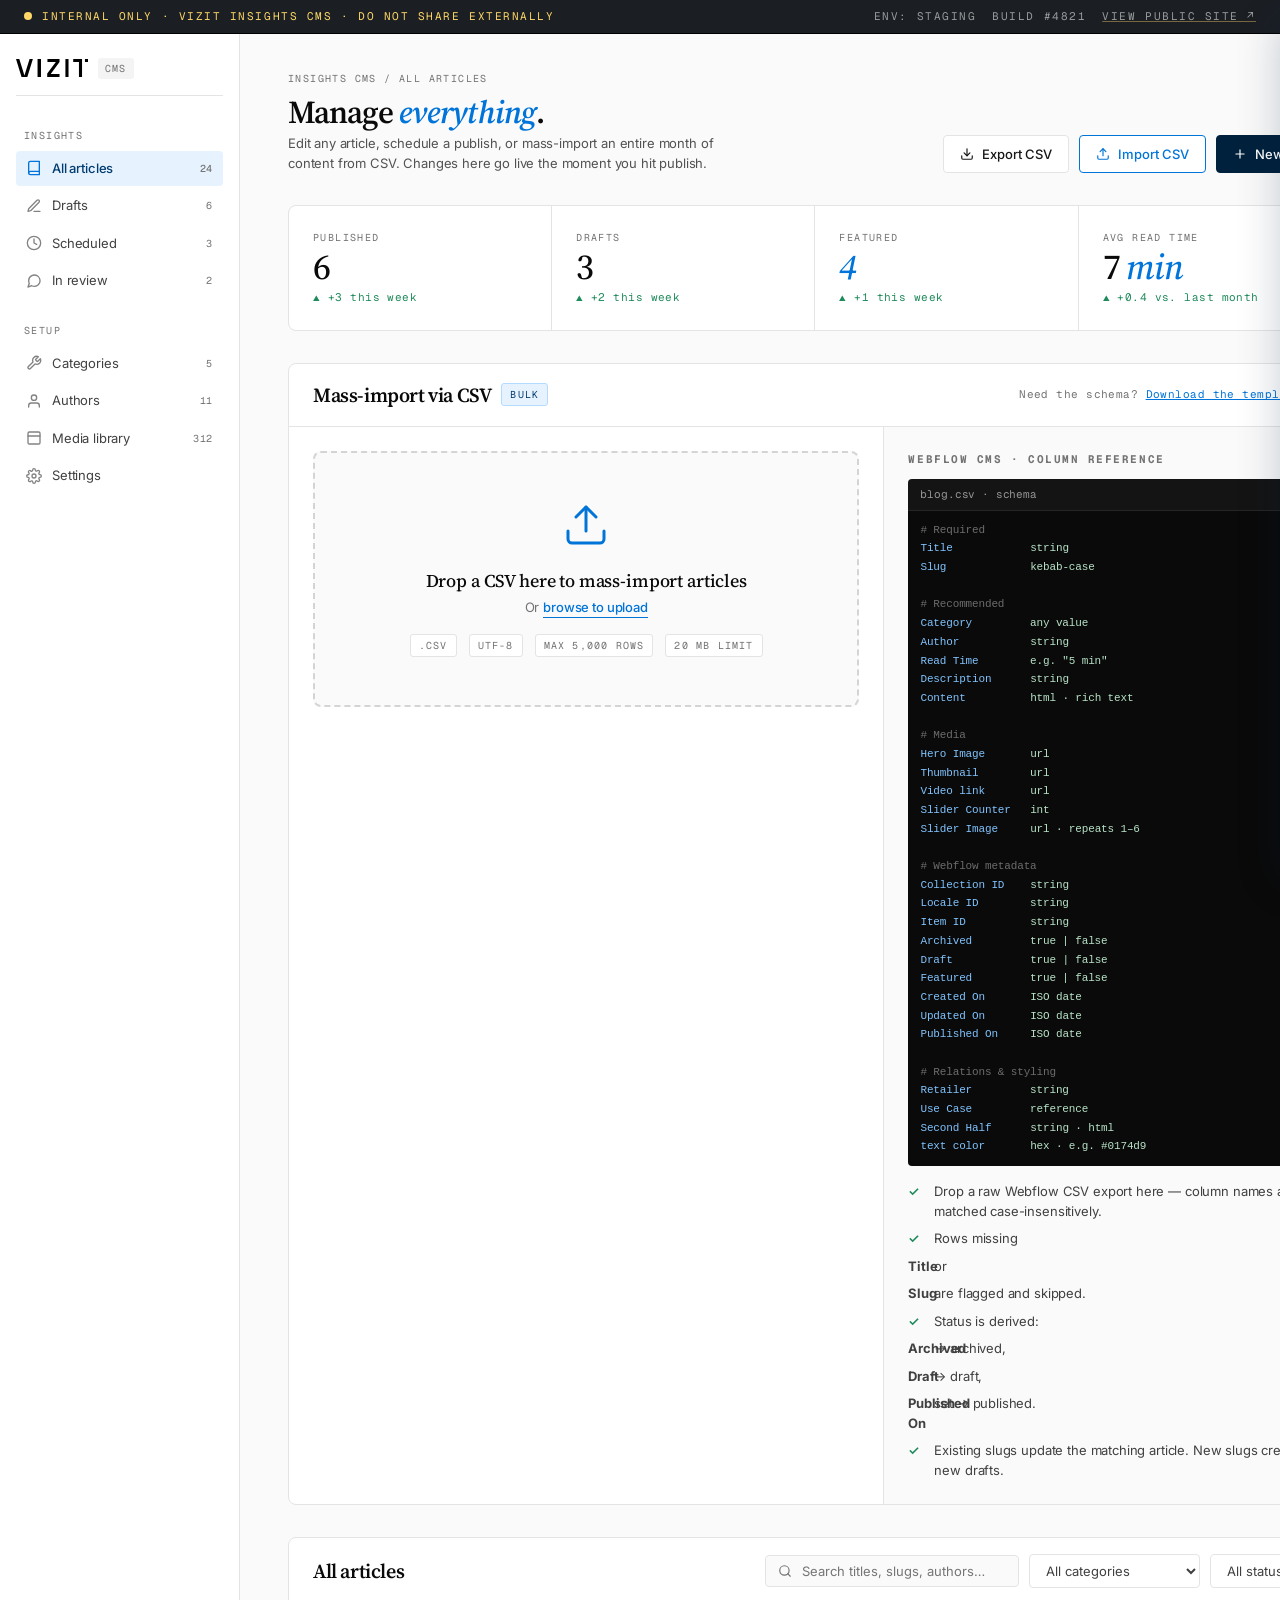
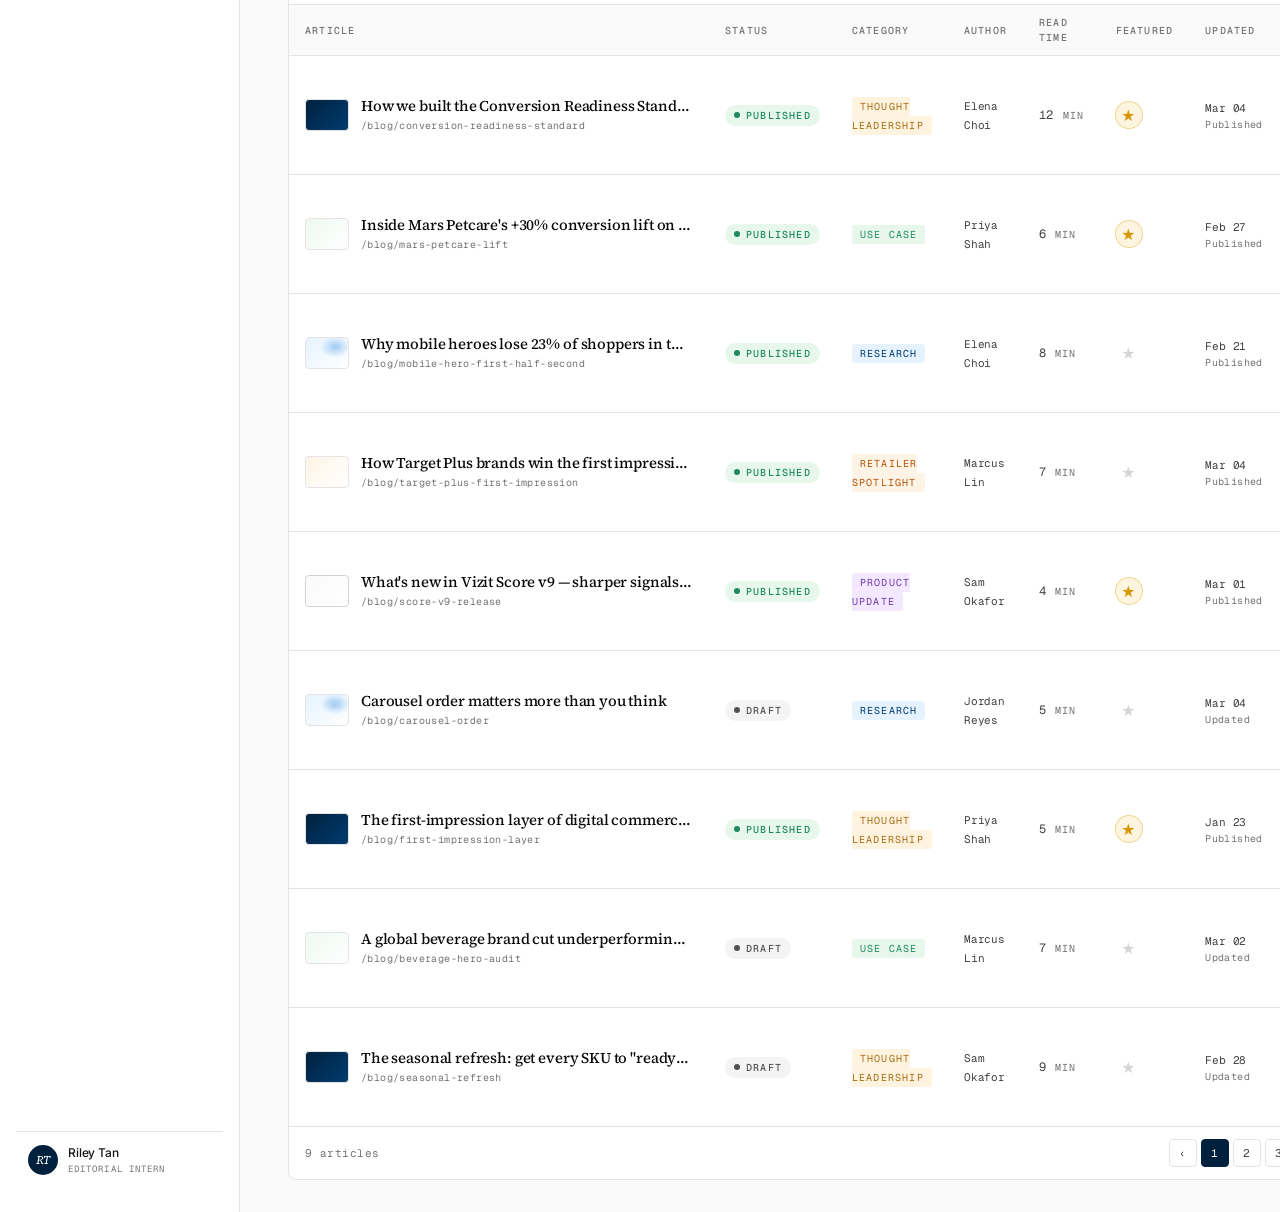
==== blog-cms.html @ 58da9f70 "update all files to be hostable" ====
<!DOCTYPE html>
<html lang="en">
<head>
<meta charset="UTF-8" />
<meta name="viewport" content="width=device-width, initial-scale=1.0" />
<title>Vizit · Insights CMS (Internal)</title>
<link rel="stylesheet" href="colors_and_type.css" />
<style>
  * { box-sizing: border-box; }
  html, body { margin: 0; padding: 0; background: var(--color-50); color: var(--text); }
  a { color: inherit; text-decoration: none; }
  button { font-family: inherit; cursor: pointer; }

  /* ────── Internal banner ────── */
  .int-banner {
    background: #1b1f24; color: #ffd866;
    padding: 8px 24px;
    font-family: var(--font-mono); font-size: 11px;
    letter-spacing: 0.14em; text-transform: uppercase;
    display: flex; align-items: center; justify-content: space-between;
    gap: var(--space-4);
    border-bottom: 1px solid #000;
  }
  .int-banner .l { display: flex; align-items: center; gap: 10px; }
  .int-banner .dot {
    width: 8px; height: 8px; border-radius: 50%;
    background: #ffd866;
    box-shadow: 0 0 0 0 rgba(255,216,102,0.7);
    animation: bpulse 1.6s infinite;
  }
  @keyframes bpulse {
    0%   { box-shadow: 0 0 0 0 rgba(255,216,102,0.6); }
    70%  { box-shadow: 0 0 0 8px rgba(255,216,102,0); }
    100% { box-shadow: 0 0 0 0 rgba(255,216,102,0); }
  }
  .int-banner .r { color: rgba(255,255,255,0.55); display: flex; gap: var(--space-4); align-items: center; }
  .int-banner a { text-decoration: underline; text-decoration-color: rgba(255,216,102,0.4); }

  /* ────── App shell ────── */
  .app { display: grid; grid-template-columns: 240px 1fr; min-height: calc(100vh - 33px); }
  @media (max-width: 900px) { .app { grid-template-columns: 1fr; } }

  /* Sidebar */
  .side {
    background: white;
    border-right: 1px solid var(--border);
    padding: var(--space-5) var(--space-4);
    display: flex; flex-direction: column;
    gap: var(--space-5);
  }
  @media (max-width: 900px) { .side { display: none; } }
  .side-brand {
    display: flex; align-items: center; gap: 10px;
    padding-bottom: var(--space-4); border-bottom: 1px solid var(--border);
  }
  .side-brand img { height: 18px; }
  .side-brand .tag {
    font-family: var(--font-mono); font-size: 10px;
    text-transform: uppercase; letter-spacing: 0.14em;
    color: var(--muted);
    background: var(--color-100);
    padding: 3px 7px; border-radius: 3px;
  }
  .side-label {
    font-family: var(--font-mono); font-size: 10px;
    text-transform: uppercase; letter-spacing: 0.14em;
    color: var(--muted);
    margin: var(--space-2) 0 var(--space-2);
    padding: 0 8px;
  }
  .side-nav { display: flex; flex-direction: column; gap: 2px; }
  .side-nav a {
    display: flex; align-items: center; gap: 10px;
    padding: 8px 10px;
    border-radius: var(--radius-sm);
    font-size: var(--text-sm); color: var(--color-700);
    transition: background 180ms var(--ease), color 180ms var(--ease);
  }
  .side-nav a:hover { background: var(--color-50); color: var(--color-1000); }
  .side-nav a.active { background: var(--blue-0); color: var(--blue-700); font-weight: 500; }
  .side-nav a .ico { width: 16px; height: 16px; opacity: 0.65; }
  .side-nav a.active .ico { opacity: 1; color: var(--accent); }
  .side-nav a .count {
    margin-left: auto; font-family: var(--font-mono); font-size: 10px;
    color: var(--muted); letter-spacing: 0.06em;
  }

  .side-user {
    margin-top: auto; display: flex; align-items: center; gap: 10px;
    padding: var(--space-3); border-top: 1px solid var(--border);
  }
  .side-user .av {
    width: 30px; height: 30px; border-radius: 50%;
    background: var(--blue-1000); color: white;
    display: flex; align-items: center; justify-content: center;
    font-family: var(--font-display); font-style: italic;
    font-size: 12px;
  }
  .side-user .who { display: flex; flex-direction: column; gap: 1px; }
  .side-user .who .nm { font-size: 12px; color: var(--color-900); font-weight: 500; }
  .side-user .who .rl { font-family: var(--font-mono); font-size: 9px; text-transform: uppercase; letter-spacing: 0.12em; color: var(--muted); }

  /* Main */
  .main {
    padding: var(--space-6) var(--space-7);
    display: flex; flex-direction: column;
    gap: var(--space-6);
  }
  @media (max-width: 720px) { .main { padding: var(--space-5); } }

  .page-head {
    display: flex; align-items: end; justify-content: space-between;
    gap: var(--space-5); flex-wrap: wrap;
  }
  .page-head .l h1 {
    font-family: var(--font-display); font-weight: 600;
    font-size: 2rem; line-height: 1; letter-spacing: -0.03em;
    margin: 8px 0 6px;
  }
  .page-head .l h1 em { font-style: italic; color: var(--accent); }
  .page-head .crumb {
    font-family: var(--font-mono); font-size: 10px;
    text-transform: uppercase; letter-spacing: 0.14em; color: var(--muted);
  }
  .page-head .l p {
    font-size: var(--text-sm); color: var(--color-600); margin: 0; max-width: 56ch;
  }
  .page-head .r { display: flex; gap: 10px; }

  /* Buttons */
  .btn {
    display: inline-flex; align-items: center; gap: 8px;
    padding: 10px 16px; border-radius: var(--radius-sm);
    font-size: var(--text-sm); font-weight: 500;
    border: 1px solid var(--border); background: white; color: var(--color-900);
    transition: all 200ms var(--ease);
  }
  .btn:hover { border-color: var(--blue-300); color: var(--blue-base); }
  .btn-primary { background: var(--blue-1000); border-color: var(--blue-1000); color: white; }
  .btn-primary:hover { background: var(--blue-base); border-color: var(--blue-base); color: white; }
  .btn-accent { background: white; border-color: var(--accent); color: var(--accent); }
  .btn-accent:hover { background: var(--blue-0); }
  .btn .ico { width: 14px; height: 14px; }

  /* Stat cards */
  .stats {
    display: grid; grid-template-columns: repeat(4, 1fr);
    gap: 1px; background: var(--border);
    border: 1px solid var(--border);
    border-radius: var(--radius-md);
    overflow: hidden;
  }
  @media (max-width: 800px) { .stats { grid-template-columns: repeat(2, 1fr); } }
  .stat {
    background: white;
    padding: var(--space-5);
    display: flex; flex-direction: column; gap: 4px;
  }
  .stat .lbl {
    font-family: var(--font-mono); font-size: 10px;
    text-transform: uppercase; letter-spacing: 0.14em; color: var(--muted);
  }
  .stat .num {
    font-family: var(--font-display); font-weight: 500;
    font-size: 2.25rem; line-height: 1; letter-spacing: -0.03em;
    color: var(--color-1000);
  }
  .stat .num em { font-style: italic; color: var(--accent); }
  .stat .delta {
    font-family: var(--font-mono); font-size: 11px;
    color: #1f8a5b; letter-spacing: 0.04em;
    display: flex; align-items: center; gap: 6px;
  }
  .stat .delta.bad { color: #b3331f; }

  /* CSV import zone */
  .csv {
    background: white;
    border: 1px solid var(--border);
    border-radius: var(--radius-md);
    overflow: hidden;
  }
  .csv-head {
    padding: var(--space-4) var(--space-5);
    border-bottom: 1px solid var(--border);
    display: flex; align-items: center; justify-content: space-between;
    gap: var(--space-4); flex-wrap: wrap;
  }
  .csv-head h2 {
    font-family: var(--font-display); font-weight: 600;
    font-size: 1.25rem; margin: 0; letter-spacing: -0.02em;
    display: flex; align-items: center; gap: 10px;
  }
  .csv-head h2 .badge {
    font-family: var(--font-mono); font-size: 10px;
    text-transform: uppercase; letter-spacing: 0.12em;
    background: var(--blue-0); color: var(--blue-700);
    padding: 3px 8px; border-radius: 3px;
    border: 1px solid var(--blue-100);
    font-weight: 400;
  }
  .csv-head .help { font-family: var(--font-mono); font-size: 11px; color: var(--muted); letter-spacing: 0.04em; }
  .csv-head .help a { color: var(--accent); text-decoration: underline; }

  .csv-body { display: grid; grid-template-columns: 1.3fr 1fr; gap: 0; }
  @media (max-width: 900px) { .csv-body { grid-template-columns: 1fr; } }
  .csv-drop {
    margin: var(--space-5);
    border: 2px dashed var(--color-300);
    border-radius: var(--radius-md);
    padding: var(--space-7) var(--space-5);
    text-align: center;
    background: var(--color-50);
    transition: all 220ms var(--ease);
    cursor: pointer;
    position: relative;
  }
  .csv-drop:hover, .csv-drop.over {
    border-color: var(--accent); background: var(--blue-0);
  }
  .csv-drop .icn {
    width: 48px; height: 48px;
    margin: 0 auto var(--space-3);
    color: var(--blue-base);
  }
  .csv-drop .ttl {
    font-family: var(--font-display); font-weight: 500;
    font-size: 1.125rem; color: var(--color-1000);
    margin-bottom: 4px;
  }
  .csv-drop .sub {
    font-size: var(--text-sm); color: var(--muted);
    margin-bottom: var(--space-4);
  }
  .csv-drop .browse {
    font-size: var(--text-sm); color: var(--accent); font-weight: 500;
    border-bottom: 1px solid currentColor;
    padding-bottom: 2px;
  }
  .csv-drop .specs {
    margin-top: var(--space-4);
    font-family: var(--font-mono); font-size: 10px;
    text-transform: uppercase; letter-spacing: 0.12em;
    color: var(--muted);
    display: flex; justify-content: center; gap: var(--space-3); flex-wrap: wrap;
  }
  .csv-drop .specs span { padding: 3px 8px; background: white; border: 1px solid var(--border); border-radius: 3px; }

  /* CSV side / schema */
  .csv-side {
    padding: var(--space-5);
    background: var(--color-50);
    border-left: 1px solid var(--border);
  }
  @media (max-width: 900px) { .csv-side { border-left: 0; border-top: 1px solid var(--border); } }
  .csv-side h3 {
    font-family: var(--font-mono); font-size: 11px;
    text-transform: uppercase; letter-spacing: 0.14em;
    color: var(--muted); margin: 0 0 var(--space-3);
  }
  .schema {
    background: var(--color-1000); color: #e6e8eb;
    border-radius: var(--radius-sm); overflow: hidden;
    font-family: var(--font-mono); font-size: 11px;
    line-height: 1.7;
  }
  .schema-head {
    background: rgba(255,255,255,0.04);
    padding: 6px 12px;
    color: rgba(255,255,255,0.55);
    display: flex; justify-content: space-between; align-items: center;
    border-bottom: 1px solid rgba(255,255,255,0.08);
  }
  .schema-head .copy {
    color: var(--blue-300); cursor: pointer;
    text-transform: uppercase; letter-spacing: 0.1em; font-size: 9px;
  }
  .schema pre {
    margin: 0; padding: 10px 12px;
    overflow-x: auto;
    color: #cfd3d8;
  }
  .schema .k { color: #80c3fe; }
  .schema .s { color: #b8e3c8; }
  .schema .c { color: rgba(255,255,255,0.4); }

  .csv-side .row-help {
    margin-top: var(--space-4);
    display: flex; flex-direction: column; gap: var(--space-2);
    font-size: var(--text-sm); color: var(--color-700);
  }
  .csv-side .row-help .li {
    display: grid; grid-template-columns: 18px 1fr; gap: 8px; align-items: start;
  }
  .csv-side .row-help .li::before {
    content: "✓"; color: #1f8a5b; font-weight: 600; line-height: 1.4;
  }

  /* Table */
  .table-wrap {
    background: white;
    border: 1px solid var(--border);
    border-radius: var(--radius-md);
    overflow: hidden;
  }
  .table-head {
    padding: var(--space-4) var(--space-5);
    border-bottom: 1px solid var(--border);
    display: flex; align-items: center; justify-content: space-between;
    gap: var(--space-3); flex-wrap: wrap;
  }
  .table-head h2 {
    font-family: var(--font-display); font-weight: 600;
    font-size: 1.25rem; margin: 0; letter-spacing: -0.02em;
  }
  .table-tools {
    display: flex; align-items: center; gap: 10px; flex-wrap: wrap;
  }
  .search {
    display: flex; align-items: center; gap: 8px;
    background: var(--color-50); border: 1px solid var(--border);
    border-radius: var(--radius-sm); padding: 6px 12px;
    min-width: 240px;
  }
  .search input {
    border: 0; background: transparent; outline: 0;
    font-family: var(--font-sans); font-size: var(--text-sm);
    flex: 1; color: var(--color-900);
  }
  .search svg { width: 14px; height: 14px; color: var(--muted); }
  .filter {
    font-family: var(--font-sans); font-size: var(--text-sm);
    padding: 7px 12px; border: 1px solid var(--border);
    border-radius: var(--radius-sm); background: white;
    color: var(--color-700);
  }

  table { width: 100%; border-collapse: collapse; font-size: var(--text-sm); }
  thead th {
    background: var(--color-50);
    text-align: left; padding: 10px 16px;
    font-family: var(--font-mono); font-size: 10px;
    text-transform: uppercase; letter-spacing: 0.12em;
    color: var(--muted); font-weight: 500;
    border-bottom: 1px solid var(--border);
  }
  tbody tr { border-bottom: 1px solid var(--border); transition: background 160ms var(--ease); }
  tbody tr:hover { background: var(--color-50); }
  tbody tr:last-child { border-bottom: none; }
  td { padding: 14px 16px; vertical-align: middle; }
  td.title-cell { max-width: 420px; }
  .row-title {
    display: flex; align-items: center; gap: 12px;
  }
  .row-thumb {
    width: 44px; height: 32px; flex-shrink: 0;
    border-radius: 4px; overflow: hidden;
    background: linear-gradient(135deg, var(--blue-0), white);
    border: 1px solid var(--border);
    position: relative;
  }
  .row-thumb.ti-case { background: linear-gradient(135deg, #eef9f1, white); }
  .row-thumb.ti-research { background:
    radial-gradient(60% 60% at 70% 30%, rgba(1,116,217,0.35), transparent 60%),
    linear-gradient(135deg, var(--blue-0), white); }
  .row-thumb.ti-playbook { background: linear-gradient(135deg, var(--blue-1000), var(--blue-700)); }
  .row-thumb.ti-product { background: linear-gradient(135deg, var(--color-50), white); border-color: var(--color-300); }
  .row-thumb.ti-industry { background: linear-gradient(135deg, #fef4e6, white); }
  .row-text { display: flex; flex-direction: column; gap: 2px; min-width: 0; }
  .row-text .ttl {
    font-family: var(--font-display); font-size: 0.9375rem;
    font-weight: 500; color: var(--color-1000); line-height: 1.25;
    letter-spacing: -0.01em;
    overflow: hidden; text-overflow: ellipsis; white-space: nowrap;
    max-width: 360px;
  }
  .row-text .slug {
    font-family: var(--font-mono); font-size: 10px;
    color: var(--muted); letter-spacing: 0.04em;
  }

  .status {
    display: inline-flex; align-items: center; gap: 6px;
    padding: 3px 9px; border-radius: 999px;
    font-family: var(--font-mono); font-size: 10px;
    text-transform: uppercase; letter-spacing: 0.12em;
    font-weight: 500;
  }
  .status::before {
    content: ""; width: 6px; height: 6px; border-radius: 50%;
    background: currentColor;
  }
  .status.published { background: #e7f7ec; color: #1f8a5b; }
  .status.draft     { background: var(--color-100); color: var(--color-600); }
  .status.review    { background: #fdf3df; color: #a66c14; }
  .status.scheduled { background: var(--blue-0); color: var(--blue-700); }
  .status.archived  { background: #f4e8e8; color: #8a4040; }

  .cat-pill {
    font-family: var(--font-mono); font-size: 10px;
    text-transform: uppercase; letter-spacing: 0.12em;
    padding: 3px 8px; border-radius: 3px;
    background: var(--color-100); color: var(--color-700);
  }
  .cat-pill.research { background: var(--blue-0); color: var(--blue-700); }
  .cat-pill.case { background: #e7f7ec; color: #1f8a5b; }
  .cat-pill.product { background: #f3e8ff; color: #6e3aaa; }
  .cat-pill.playbook { background: #fdf3df; color: #a66c14; }
  .cat-pill.industry { background: #fef4e6; color: #b45309; }

  /* Read-time cell */
  .rt-cell {
    font-family: var(--font-mono); font-size: 12px;
    color: var(--color-700); letter-spacing: 0.02em;
    white-space: nowrap;
  }
  .rt-cell .lbl { color: var(--muted); font-size: 10px; margin-left: 2px; text-transform: uppercase; letter-spacing: 0.1em; }
  /* Featured star */
  .feat {
    display: inline-flex; align-items: center; justify-content: center;
    width: 26px; height: 26px; border-radius: 999px;
    color: var(--color-300); font-size: 14px;
    background: transparent;
  }
  .feat.on { color: #d99500; background: #fdf5e0; box-shadow: 0 0 0 1px #f0d692; }
  .feat { cursor: pointer; transition: transform 160ms var(--ease); }
  .feat:hover { transform: scale(1.1); }

  /* Hidden row */
  tr.row-hidden { opacity: 0.55; }
  tr.row-hidden .ttl { text-decoration: line-through; text-decoration-color: var(--color-400); }
  .row-title.row-title-link { color: inherit; }
  .row-title.row-title-link:hover .ttl { color: var(--accent); }

  /* ────── Edit drawer ────── */
  .drawer-backdrop {
    position: fixed; inset: 0; z-index: 200;
    background: rgba(0, 33, 61, 0.42);
    backdrop-filter: blur(2px);
    -webkit-backdrop-filter: blur(2px);
    opacity: 0; pointer-events: none;
    transition: opacity 240ms var(--ease);
  }
  .drawer-backdrop.open { opacity: 1; pointer-events: auto; }
  .drawer {
    position: fixed; top: 0; right: 0; height: 100vh;
    width: 560px; max-width: 96vw;
    background: white; z-index: 210;
    display: flex; flex-direction: column;
    box-shadow: -20px 0 40px -20px rgba(0,33,61,0.22);
    transform: translateX(100%);
    transition: transform 280ms var(--ease);
  }
  .drawer.open { transform: translateX(0); }
  .drawer-head {
    padding: 16px 20px;
    border-bottom: 1px solid var(--border);
    display: flex; align-items: center; justify-content: space-between;
    gap: var(--space-3);
  }
  .drawer-head .l { display: flex; flex-direction: column; gap: 4px; }
  .drawer-head .crumb {
    font-family: var(--font-mono); font-size: 10px;
    text-transform: uppercase; letter-spacing: 0.14em; color: var(--muted);
  }
  .drawer-head h2 {
    font-family: var(--font-display); font-weight: 600;
    font-size: 1.25rem; margin: 0; letter-spacing: -0.02em;
  }
  .drawer-head h2 em { font-style: italic; color: var(--accent); font-weight: 500; }
  .drawer-close {
    width: 32px; height: 32px;
    border: 1px solid var(--border); background: white;
    border-radius: 4px; cursor: pointer; color: var(--color-500);
    display: flex; align-items: center; justify-content: center;
    flex-shrink: 0;
  }
  .drawer-close:hover { color: var(--color-1000); background: var(--color-50); }
  .drawer-close svg { width: 14px; height: 14px; }
  .drawer-body { flex: 1; overflow-y: auto; padding: 18px 20px; }
  .drawer-foot {
    padding: 12px 20px;
    border-top: 1px solid var(--border);
    background: var(--color-50);
    display: flex; align-items: center; justify-content: space-between; gap: 10px; flex-wrap: wrap;
  }

  /* Form fields */
  .field { margin-bottom: 14px; }
  .field-row { display: grid; gap: 12px; margin-bottom: 14px; }
  .field-row.two  { grid-template-columns: 1fr 1fr; }
  .field-row.four { grid-template-columns: repeat(4, 1fr); }
  @media (max-width: 640px) {
    .field-row.two, .field-row.four { grid-template-columns: 1fr; }
  }
  .field label,
  .field-row > .field > label {
    display: block;
    font-family: var(--font-mono); font-size: 10px;
    text-transform: uppercase; letter-spacing: 0.12em;
    color: var(--muted); margin-bottom: 4px;
  }
  .drawer input[type="text"],
  .drawer input[type="date"],
  .drawer input[type="url"],
  .drawer input[type="number"],
  .drawer textarea,
  .drawer select {
    width: 100%;
    border: 1px solid var(--border);
    border-radius: 4px;
    padding: 8px 10px;
    font-family: var(--font-sans); font-size: var(--text-sm);
    background: white; color: var(--color-1000);
    transition: border-color 160ms var(--ease), box-shadow 160ms var(--ease);
  }
  .drawer textarea {
    resize: vertical; min-height: 64px; line-height: 1.5;
    font-family: var(--font-sans);
  }
  .drawer textarea.code {
    font-family: var(--font-mono); font-size: 12px;
  }
  .drawer input:focus, .drawer textarea:focus, .drawer select:focus {
    outline: 0;
    border-color: var(--blue-300);
    box-shadow: 0 0 0 3px var(--blue-0);
  }
  .field-help {
    margin-top: 4px;
    font-family: var(--font-mono); font-size: 10px;
    color: var(--muted); letter-spacing: 0.04em;
  }

  /* Toggle */
  .toggle {
    display: flex; align-items: center; justify-content: space-between;
    gap: 10px; padding: 9px 12px;
    border: 1px solid var(--border);
    border-radius: 4px;
    background: white;
    cursor: pointer;
    font-size: var(--text-sm); color: var(--color-700);
    user-select: none;
    transition: all 160ms var(--ease);
  }
  .toggle:hover { background: var(--color-50); }
  .toggle.on { border-color: var(--blue-300); background: var(--blue-0); color: var(--blue-700); font-weight: 500; }
  .toggle .sw {
    width: 30px; height: 16px; border-radius: 999px;
    background: var(--color-300);
    position: relative; flex-shrink: 0;
    transition: background 180ms var(--ease);
  }
  .toggle .sw::before {
    content: "";
    width: 12px; height: 12px; border-radius: 50%;
    background: white; position: absolute; top: 2px; left: 2px;
    transition: left 180ms var(--ease);
    box-shadow: 0 1px 2px rgba(0,0,0,0.18);
  }
  .toggle.on .sw { background: var(--accent); }
  .toggle.on .sw::before { left: 16px; }

  /* Tags */
  .tag-input-wrap {
    display: flex; flex-wrap: wrap; gap: 6px;
    padding: 6px;
    border: 1px solid var(--border);
    border-radius: 4px;
    background: white;
  }
  .tag-input-wrap:focus-within { border-color: var(--blue-300); box-shadow: 0 0 0 3px var(--blue-0); }
  .tag-chip {
    display: inline-flex; align-items: center; gap: 4px;
    background: var(--blue-0); color: var(--blue-700);
    border: 1px solid var(--blue-100);
    padding: 3px 4px 3px 10px;
    border-radius: 999px;
    font-size: 12px; font-family: var(--font-mono);
    letter-spacing: 0.02em;
  }
  .tag-chip button {
    width: 18px; height: 18px;
    border-radius: 50%;
    border: 0; background: transparent; color: var(--blue-700);
    font-size: 11px; cursor: pointer;
    display: inline-flex; align-items: center; justify-content: center;
    padding: 0; line-height: 1;
  }
  .tag-chip button:hover { background: var(--blue-100); }
  .tag-input {
    border: 0; outline: 0; flex: 1; min-width: 100px;
    padding: 3px 6px;
    font-size: var(--text-sm); font-family: var(--font-sans);
    background: transparent;
  }

  /* Sections editor */
  .sect-list { display: flex; flex-direction: column; gap: 10px; }
  .sect-card {
    border: 1px solid var(--border);
    border-radius: 4px;
    background: var(--color-50);
    padding: 10px 12px;
  }
  .sect-card-head {
    display: flex; align-items: center; justify-content: space-between;
    margin-bottom: 8px;
  }
  .sect-card-head .ix {
    font-family: var(--font-mono); font-size: 10px;
    text-transform: uppercase; letter-spacing: 0.12em; color: var(--muted);
  }
  .sect-card-head button {
    border: 0; background: transparent;
    color: var(--muted); cursor: pointer; padding: 2px 6px;
    font-family: var(--font-mono); font-size: 10px;
    text-transform: uppercase; letter-spacing: 0.1em;
  }
  .sect-card-head button:hover { color: #b3331f; }
  .sect-card input, .sect-card textarea { background: white; }
  .sect-card input { margin-bottom: 6px; }
  .sect-card textarea { min-height: 90px; }
  .sect-add {
    border: 1px dashed var(--color-300);
    background: white;
    padding: 8px 12px; border-radius: 4px;
    font-family: var(--font-mono); font-size: 10px;
    text-transform: uppercase; letter-spacing: 0.12em;
    color: var(--muted); cursor: pointer;
    display: flex; align-items: center; gap: 8px;
    width: 100%; justify-content: center;
    margin-top: 10px;
  }
  .sect-add:hover { border-color: var(--blue-300); color: var(--blue-base); }

  /* Section title in drawer body */
  .drawer-section-title {
    font-family: var(--font-mono); font-size: 10px;
    text-transform: uppercase; letter-spacing: 0.14em;
    color: var(--accent);
    margin: 0 0 10px;
    padding-bottom: 6px;
    border-bottom: 1px solid var(--blue-100);
  }
  .drawer-section-title:not(:first-of-type) { margin-top: 20px; }
  .score-mini {
    display: inline-flex; align-items: center; gap: 8px;
  }
  .score-mini .num {
    font-family: var(--font-display); font-style: italic;
    font-weight: 500; font-size: 1rem; line-height: 1;
    min-width: 26px;
  }
  .score-mini .num.great { color: #1f8a5b; }
  .score-mini .num.warn  { color: #b45309; }
  .score-mini .num.bad   { color: #b3331f; }
  .score-mini .mini-bar {
    width: 60px; height: 4px; background: var(--color-100);
    border-radius: 999px; overflow: hidden;
  }
  .score-mini .mini-bar span { display: block; height: 100%; border-radius: 999px; }
  .score-mini .mini-bar span.great { background: linear-gradient(90deg, #c6ecd1, #2eb573); }
  .score-mini .mini-bar span.warn  { background: linear-gradient(90deg, #fde4a0, #e0a02a); }
  .score-mini .mini-bar span.bad   { background: linear-gradient(90deg, #f6c5c5, #d04040); }

  .meta-line { font-family: var(--font-mono); font-size: 11px; color: var(--color-700); }
  .meta-line .sub { color: var(--muted); display: block; font-size: 10px; letter-spacing: 0.04em; }

  td.actions { text-align: right; }
  .icon-btn {
    width: 30px; height: 30px;
    display: inline-flex; align-items: center; justify-content: center;
    border: 1px solid transparent; border-radius: 4px;
    background: transparent; color: var(--color-500);
    transition: all 180ms var(--ease);
  }
  .icon-btn:hover { background: var(--color-100); color: var(--color-900); border-color: var(--border); }
  .icon-btn.danger:hover { color: #b3331f; border-color: #f0bdbd; background: #fce5e5; }
  .icon-btn svg { width: 14px; height: 14px; }

  .table-foot {
    padding: 12px 16px;
    border-top: 1px solid var(--border);
    display: flex; align-items: center; justify-content: space-between;
    font-family: var(--font-mono); font-size: 11px; color: var(--muted);
    letter-spacing: 0.04em;
  }
  .pager { display: flex; gap: 4px; }
  .pager button {
    width: 28px; height: 28px; border: 1px solid var(--border);
    background: white; color: var(--color-700); font-size: 11px;
    border-radius: 4px;
  }
  .pager button.active { background: var(--blue-1000); color: white; border-color: var(--blue-1000); }
  .pager button:hover:not(.active) { border-color: var(--blue-300); color: var(--blue-base); }

  /* CSV preview drawer (shows after "drop") */
  .csv-preview {
    margin-top: var(--space-4);
    background: white;
    border: 1px solid var(--border);
    border-radius: var(--radius-sm);
    overflow: hidden;
    display: none;
  }
  .csv-preview.show { display: block; animation: slideDown 280ms var(--ease); }
  @keyframes slideDown { from { opacity: 0; transform: translateY(-6px); } to { opacity: 1; transform: none; } }
  .csv-preview-head {
    padding: 10px 14px; border-bottom: 1px solid var(--border);
    background: var(--color-50);
    display: flex; align-items: center; justify-content: space-between;
    font-family: var(--font-mono); font-size: 11px; color: var(--muted);
    text-transform: uppercase; letter-spacing: 0.1em;
  }
  .csv-preview-head .ok { color: #1f8a5b; }
  .csv-preview table { font-size: 12px; }
  .csv-preview td, .csv-preview th { padding: 8px 12px; font-family: var(--font-mono); font-size: 11px; }
  .csv-preview th { background: var(--color-50); color: var(--color-700); border-bottom: 1px solid var(--border); }
  .csv-preview-foot {
    padding: 10px 14px; background: var(--color-50);
    border-top: 1px solid var(--border);
    display: flex; align-items: center; justify-content: space-between; gap: 10px; flex-wrap: wrap;
  }
  .csv-preview-foot .info {
    font-family: var(--font-mono); font-size: 11px; color: var(--color-700);
    letter-spacing: 0.04em;
  }
  .csv-preview-foot .info strong { color: #1f8a5b; }

  /* Toast */
  #toast {
    position: fixed; top: 60px; right: 24px; z-index: 300;
    display: flex; flex-direction: column; gap: 8px;
    pointer-events: none;
  }
  .toast {
    background: var(--blue-1000); color: white;
    padding: 12px 18px; border-radius: var(--radius-sm);
    font-size: var(--text-sm); font-weight: 500;
    box-shadow: 0 20px 40px -20px rgba(0,33,61,0.45);
    display: flex; align-items: center; gap: 10px;
    transform: translateY(-12px); opacity: 0;
    transition: transform 280ms var(--ease), opacity 280ms var(--ease);
    border-left: 3px solid var(--blue-300);
    pointer-events: auto;
  }
  .toast.in { transform: translateY(0); opacity: 1; }
  .toast.error { border-left-color: #ed5a5a; }
  .toast .ico { width: 16px; height: 16px; flex-shrink: 0; color: var(--blue-300); }
  .toast.error .ico { color: #ed5a5a; }
</style>
</head>
<body>

<!-- Toast -->
<div id="toast" role="status" aria-live="polite"></div>

<!-- Internal banner -->
<div class="int-banner">
  <div class="l">
    <span class="dot"></span>
    Internal only · Vizit Insights CMS · Do not share externally
  </div>
  <div class="r">
    <span>Env: staging</span>
    <span>Build #4821</span>
    <a href="blog.html">View public site ↗</a>
  </div>
</div>

<div class="app">

  <!-- Sidebar -->
  <aside class="side">
    <div class="side-brand">
      <img src="assets/logo-black.svg" alt="Vizit" />
      <span class="tag">CMS</span>
    </div>

    <div>
      <div class="side-label">Insights</div>
      <nav class="side-nav">
        <a href="#" class="active">
          <svg class="ico" viewBox="0 0 24 24" fill="none" stroke="currentColor" stroke-width="2" stroke-linecap="round" stroke-linejoin="round"><path d="M4 19.5A2.5 2.5 0 0 1 6.5 17H20"/><path d="M6.5 2H20v20H6.5A2.5 2.5 0 0 1 4 19.5v-15A2.5 2.5 0 0 1 6.5 2z"/></svg>
          All articles <span class="count">24</span>
        </a>
        <a href="#">
          <svg class="ico" viewBox="0 0 24 24" fill="none" stroke="currentColor" stroke-width="2" stroke-linecap="round" stroke-linejoin="round"><path d="M12 20h9"/><path d="M16.5 3.5a2.121 2.121 0 0 1 3 3L7 19l-4 1 1-4L16.5 3.5z"/></svg>
          Drafts <span class="count">6</span>
        </a>
        <a href="#">
          <svg class="ico" viewBox="0 0 24 24" fill="none" stroke="currentColor" stroke-width="2" stroke-linecap="round" stroke-linejoin="round"><circle cx="12" cy="12" r="10"/><polyline points="12 6 12 12 16 14"/></svg>
          Scheduled <span class="count">3</span>
        </a>
        <a href="#">
          <svg class="ico" viewBox="0 0 24 24" fill="none" stroke="currentColor" stroke-width="2" stroke-linecap="round" stroke-linejoin="round"><path d="M21 11.5a8.38 8.38 0 0 1-.9 3.8 8.5 8.5 0 0 1-7.6 4.7 8.38 8.38 0 0 1-3.8-.9L3 21l1.9-5.7a8.38 8.38 0 0 1-.9-3.8 8.5 8.5 0 0 1 4.7-7.6 8.38 8.38 0 0 1 3.8-.9h.5a8.48 8.48 0 0 1 8 8v.5z"/></svg>
          In review <span class="count">2</span>
        </a>
      </nav>

      <div class="side-label" style="margin-top: var(--space-5)">Setup</div>
      <nav class="side-nav">
        <a href="#">
          <svg class="ico" viewBox="0 0 24 24" fill="none" stroke="currentColor" stroke-width="2" stroke-linecap="round" stroke-linejoin="round"><path d="M14.7 6.3a1 1 0 0 0 0 1.4l1.6 1.6a1 1 0 0 0 1.4 0l3.77-3.77a6 6 0 0 1-7.94 7.94l-6.91 6.91a2.12 2.12 0 0 1-3-3l6.91-6.91a6 6 0 0 1 7.94-7.94l-3.76 3.76z"/></svg>
          Categories <span class="count">5</span>
        </a>
        <a href="#">
          <svg class="ico" viewBox="0 0 24 24" fill="none" stroke="currentColor" stroke-width="2" stroke-linecap="round" stroke-linejoin="round"><path d="M20 21v-2a4 4 0 0 0-4-4H8a4 4 0 0 0-4 4v2"/><circle cx="12" cy="7" r="4"/></svg>
          Authors <span class="count">11</span>
        </a>
        <a href="#">
          <svg class="ico" viewBox="0 0 24 24" fill="none" stroke="currentColor" stroke-width="2" stroke-linecap="round" stroke-linejoin="round"><rect x="3" y="3" width="18" height="18" rx="2"/><line x1="3" y1="9" x2="21" y2="9"/></svg>
          Media library <span class="count">312</span>
        </a>
        <a href="#">
          <svg class="ico" viewBox="0 0 24 24" fill="none" stroke="currentColor" stroke-width="2" stroke-linecap="round" stroke-linejoin="round"><circle cx="12" cy="12" r="3"/><path d="M19.4 15a1.65 1.65 0 0 0 .33 1.82l.06.06a2 2 0 1 1-2.83 2.83l-.06-.06a1.65 1.65 0 0 0-1.82-.33 1.65 1.65 0 0 0-1 1.51V21a2 2 0 0 1-4 0v-.09A1.65 1.65 0 0 0 9 19.4a1.65 1.65 0 0 0-1.82.33l-.06.06a2 2 0 1 1-2.83-2.83l.06-.06a1.65 1.65 0 0 0 .33-1.82 1.65 1.65 0 0 0-1.51-1H3a2 2 0 0 1 0-4h.09A1.65 1.65 0 0 0 4.6 9a1.65 1.65 0 0 0-.33-1.82l-.06-.06a2 2 0 1 1 2.83-2.83l.06.06A1.65 1.65 0 0 0 9 4.6a1.65 1.65 0 0 0 1-1.51V3a2 2 0 0 1 4 0v.09A1.65 1.65 0 0 0 15 4.6a1.65 1.65 0 0 0 1.82-.33l.06-.06a2 2 0 1 1 2.83 2.83l-.06.06a1.65 1.65 0 0 0-.33 1.82V9a1.65 1.65 0 0 0 1.51 1H21a2 2 0 0 1 0 4h-.09a1.65 1.65 0 0 0-1.51 1z"/></svg>
          Settings
        </a>
      </nav>
    </div>

    <div class="side-user">
      <div class="av">RT</div>
      <div class="who">
        <span class="nm">Riley Tan</span>
        <span class="rl">Editorial intern</span>
      </div>
    </div>
  </aside>

  <!-- Main -->
  <main class="main">

    <!-- Page head -->
    <div class="page-head">
      <div class="l">
        <span class="crumb">Insights CMS / All articles</span>
        <h1>Manage <em>everything</em>.</h1>
        <p>Edit any article, schedule a publish, or mass-import an entire month of content from CSV. Changes here go live the moment you hit publish.</p>
      </div>
      <div class="r">
        <button class="btn">
          <svg class="ico" viewBox="0 0 24 24" fill="none" stroke="currentColor" stroke-width="2" stroke-linecap="round" stroke-linejoin="round"><path d="M21 15v4a2 2 0 0 1-2 2H5a2 2 0 0 1-2-2v-4"/><polyline points="7 10 12 15 17 10"/><line x1="12" y1="15" x2="12" y2="3"/></svg>
          Export CSV
        </button>
        <button class="btn btn-accent" id="csvBtn">
          <svg class="ico" viewBox="0 0 24 24" fill="none" stroke="currentColor" stroke-width="2" stroke-linecap="round" stroke-linejoin="round"><path d="M21 15v4a2 2 0 0 1-2 2H5a2 2 0 0 1-2-2v-4"/><polyline points="17 8 12 3 7 8"/><line x1="12" y1="3" x2="12" y2="15"/></svg>
          Import CSV
        </button>
        <button class="btn btn-primary" id="newArticleBtn">
          <svg class="ico" viewBox="0 0 24 24" fill="none" stroke="currentColor" stroke-width="2" stroke-linecap="round" stroke-linejoin="round"><line x1="12" y1="5" x2="12" y2="19"/><line x1="5" y1="12" x2="19" y2="12"/></svg>
          New article
        </button>
      </div>
    </div>

    <!-- Stats -->
    <div class="stats">
      <div class="stat">
        <span class="lbl">Published</span>
        <span class="num" id="statPublished">24</span>
        <span class="delta" id="statPublishedDelta">▲ +3 this week</span>
      </div>
      <div class="stat">
        <span class="lbl">Drafts</span>
        <span class="num" id="statDrafts">6</span>
        <span class="delta" id="statDraftsDelta">▲ +2 this week</span>
      </div>
      <div class="stat">
        <span class="lbl">Featured</span>
        <span class="num" id="statFeatured"><em>4</em></span>
        <span class="delta" id="statFeaturedDelta">▲ +1 this week</span>
      </div>
      <div class="stat">
        <span class="lbl">Avg read time</span>
        <span class="num" id="statReadTime">6<em> min</em></span>
        <span class="delta" id="statReadTimeDelta">▲ +0.4 vs. last month</span>
      </div>
    </div>

    <!-- CSV import -->
    <section class="csv" id="csvSection">
      <div class="csv-head">
        <h2>Mass-import via CSV <span class="badge">Bulk</span></h2>
        <span class="help">Need the schema? <a href="#" id="downloadTemplate">Download the template ↓</a></span>
      </div>
      <div class="csv-body">
        <div>
          <div class="csv-drop" id="csvDrop">
            <svg class="icn" viewBox="0 0 24 24" fill="none" stroke="currentColor" stroke-width="1.5" stroke-linecap="round" stroke-linejoin="round">
              <path d="M21 15v4a2 2 0 0 1-2 2H5a2 2 0 0 1-2-2v-4"/>
              <polyline points="17 8 12 3 7 8"/>
              <line x1="12" y1="3" x2="12" y2="15"/>
            </svg>
            <div class="ttl">Drop a CSV here to mass-import articles</div>
            <div class="sub">Or <span class="browse">browse to upload</span></div>
            <div class="specs">
              <span>.csv</span>
              <span>UTF-8</span>
              <span>Max 5,000 rows</span>
              <span>20 MB limit</span>
            </div>
            <input type="file" id="csvFile" accept=".csv,text/csv" hidden />
          </div>

          <!-- Preview shows after drop -->
          <div class="csv-preview" id="csvPreview" style="margin: 0 var(--space-5) var(--space-5)">
            <div class="csv-preview-head" id="csvPreviewHead">
              <span><strong style="color: var(--color-1000)">No file</strong></span>
              <span class="ok">—</span>
            </div>
            <table>
              <thead>
                <tr>
                  <th>title</th>
                  <th>category</th>
                  <th>author</th>
                  <th>publish_at</th>
                  <th>status</th>
                </tr>
              </thead>
              <tbody id="csvPreviewTbody"></tbody>
            </table>
            <div class="csv-preview-foot">
              <span class="info" id="csvPreviewInfo">0 ready to import</span>
              <div style="display: flex; gap: 8px;">
                <button class="btn" id="csvCancel">Cancel</button>
                <button class="btn btn-primary" id="csvImport">Import &amp; replace</button>
              </div>
            </div>
          </div>
        </div>

        <aside class="csv-side">
          <h3>Webflow CMS · column reference</h3>
          <div class="schema">
            <div class="schema-head">
              <span>blog.csv · schema</span>
              <span class="copy">Copy</span>
            </div>
            <pre><span class="c"># Required</span>
<span class="k">Title</span>            <span class="s">string</span>
<span class="k">Slug</span>             <span class="s">kebab-case</span>

<span class="c"># Recommended</span>
<span class="k">Category</span>         <span class="s">any value</span>
<span class="k">Author</span>           <span class="s">string</span>
<span class="k">Read Time</span>        <span class="s">e.g. "5 min"</span>
<span class="k">Description</span>      <span class="s">string</span>
<span class="k">Content</span>          <span class="s">html · rich text</span>

<span class="c"># Media</span>
<span class="k">Hero Image</span>       <span class="s">url</span>
<span class="k">Thumbnail</span>        <span class="s">url</span>
<span class="k">Video link</span>       <span class="s">url</span>
<span class="k">Slider Counter</span>   <span class="s">int</span>
<span class="k">Slider Image</span>     <span class="s">url · repeats 1–6</span>

<span class="c"># Webflow metadata</span>
<span class="k">Collection ID</span>    <span class="s">string</span>
<span class="k">Locale ID</span>        <span class="s">string</span>
<span class="k">Item ID</span>          <span class="s">string</span>
<span class="k">Archived</span>         <span class="s">true | false</span>
<span class="k">Draft</span>            <span class="s">true | false</span>
<span class="k">Featured</span>         <span class="s">true | false</span>
<span class="k">Created On</span>       <span class="s">ISO date</span>
<span class="k">Updated On</span>       <span class="s">ISO date</span>
<span class="k">Published On</span>     <span class="s">ISO date</span>

<span class="c"># Relations &amp; styling</span>
<span class="k">Retailer</span>         <span class="s">string</span>
<span class="k">Use Case</span>         <span class="s">reference</span>
<span class="k">Second Half</span>      <span class="s">string · html</span>
<span class="k">text color</span>       <span class="s">hex · e.g. #0174d9</span></pre>
          </div>
          <div class="row-help">
            <div class="li">Drop a raw Webflow CSV export here — column names are matched case-insensitively.</div>
            <div class="li">Rows missing <strong>Title</strong> or <strong>Slug</strong> are flagged and skipped.</div>
            <div class="li">Status is derived: <strong>Archived</strong> → archived, <strong>Draft</strong> → draft, <strong>Published On</strong> set → published.</div>
            <div class="li">Existing slugs update the matching article. New slugs create new drafts.</div>
          </div>
        </aside>
      </div>
    </section>

    <!-- Articles table -->
    <section class="table-wrap">
      <div class="table-head">
        <h2>All articles</h2>
        <div class="table-tools">
          <div class="search">
            <svg viewBox="0 0 24 24" fill="none" stroke="currentColor" stroke-width="2" stroke-linecap="round" stroke-linejoin="round"><circle cx="11" cy="11" r="8"/><line x1="21" y1="21" x2="16.65" y2="16.65"/></svg>
            <input type="text" placeholder="Search titles, slugs, authors…" />
          </div>
          <select class="filter">
            <option>All categories</option>
            <option>Thought Leadership</option>
            <option>Use Case</option>
            <option>Retailer Spotlight</option>
            <option>Product Update</option>
            <option>Research</option>
          </select>
          <select class="filter">
            <option>All status</option>
            <option>Published</option>
            <option>Draft</option>
            <option>Archived</option>
          </select>
        </div>
      </div>

      <div style="overflow-x: auto;">
      <table>
        <thead>
          <tr>
            <th>Article</th>
            <th>Status</th>
            <th>Category</th>
            <th>Author</th>
            <th>Read time</th>
            <th>Featured</th>
            <th>Updated</th>
            <th></th>
          </tr>
        </thead>
        <tbody id="articlesTbody">
          <tr>
            <td class="title-cell">
              <div class="row-title">
                <div class="row-thumb ti-research"></div>
                <div class="row-text">
                  <span class="ttl">How we built the Conversion Readiness Standard</span>
                  <span class="slug">/blog/conversion-readiness-standard</span>
                </div>
              </div>
            </td>
            <td><span class="status published">Published</span></td>
            <td><span class="cat-pill research">Thought Leadership</span></td>
            <td><span class="meta-line">Elena Choi</span></td>
            <td><span class="rt-cell">12<span class="lbl"> min</span></span></td>
            <td><span class="feat on" title="Featured">★</span></td>
            <td><span class="meta-line">2h ago<span class="sub">Mar 04</span></span></td>
            <td class="actions">
              <button class="icon-btn" title="View"><svg viewBox="0 0 24 24" fill="none" stroke="currentColor" stroke-width="2" stroke-linecap="round" stroke-linejoin="round"><path d="M1 12s4-8 11-8 11 8 11 8-4 8-11 8-11-8-11-8z"/><circle cx="12" cy="12" r="3"/></svg></button>
              <button class="icon-btn" title="Edit"><svg viewBox="0 0 24 24" fill="none" stroke="currentColor" stroke-width="2" stroke-linecap="round" stroke-linejoin="round"><path d="M12 20h9"/><path d="M16.5 3.5a2.121 2.121 0 0 1 3 3L7 19l-4 1 1-4L16.5 3.5z"/></svg></button>
              <button class="icon-btn danger" title="Delete"><svg viewBox="0 0 24 24" fill="none" stroke="currentColor" stroke-width="2" stroke-linecap="round" stroke-linejoin="round"><polyline points="3 6 5 6 21 6"/><path d="M19 6l-1 14a2 2 0 0 1-2 2H8a2 2 0 0 1-2-2L5 6"/></svg></button>
            </td>
          </tr>
          <tr>
            <td class="title-cell">
              <div class="row-title">
                <div class="row-thumb ti-case"></div>
                <div class="row-text">
                  <span class="ttl">Inside Mars Petcare's +30% conversion lift</span>
                  <span class="slug">/blog/mars-petcare-lift</span>
                </div>
              </div>
            </td>
            <td><span class="status published">Published</span></td>
            <td><span class="cat-pill case">Use Case</span></td>
            <td><span class="meta-line">Priya Shah</span></td>
            <td><span class="rt-cell">6<span class="lbl"> min</span></span></td>
            <td><span class="feat on" title="Featured">★</span></td>
            <td><span class="meta-line">1d ago<span class="sub">Feb 27</span></span></td>
            <td class="actions">
              <button class="icon-btn"><svg viewBox="0 0 24 24" fill="none" stroke="currentColor" stroke-width="2"><path d="M1 12s4-8 11-8 11 8 11 8-4 8-11 8-11-8-11-8z"/><circle cx="12" cy="12" r="3"/></svg></button>
              <button class="icon-btn"><svg viewBox="0 0 24 24" fill="none" stroke="currentColor" stroke-width="2"><path d="M12 20h9"/><path d="M16.5 3.5a2.121 2.121 0 0 1 3 3L7 19l-4 1 1-4L16.5 3.5z"/></svg></button>
              <button class="icon-btn danger"><svg viewBox="0 0 24 24" fill="none" stroke="currentColor" stroke-width="2"><polyline points="3 6 5 6 21 6"/><path d="M19 6l-1 14a2 2 0 0 1-2 2H8a2 2 0 0 1-2-2L5 6"/></svg></button>
            </td>
          </tr>
          <tr>
            <td class="title-cell">
              <div class="row-title">
                <div class="row-thumb ti-research"></div>
                <div class="row-text">
                  <span class="ttl">Why mobile heroes lose 23% of shoppers in the first half-second</span>
                  <span class="slug">/blog/mobile-hero-first-half-second</span>
                </div>
              </div>
            </td>
            <td><span class="status published">Published</span></td>
            <td><span class="cat-pill research">Research</span></td>
            <td><span class="meta-line">Elena Choi</span></td>
            <td><span class="rt-cell">8<span class="lbl"> min</span></span></td>
            <td><span class="feat" title="Not featured">★</span></td>
            <td><span class="meta-line">6d ago<span class="sub">Feb 21</span></span></td>
            <td class="actions">
              <button class="icon-btn"><svg viewBox="0 0 24 24" fill="none" stroke="currentColor" stroke-width="2"><path d="M1 12s4-8 11-8 11 8 11 8-4 8-11 8-11-8-11-8z"/><circle cx="12" cy="12" r="3"/></svg></button>
              <button class="icon-btn"><svg viewBox="0 0 24 24" fill="none" stroke="currentColor" stroke-width="2"><path d="M12 20h9"/><path d="M16.5 3.5a2.121 2.121 0 0 1 3 3L7 19l-4 1 1-4L16.5 3.5z"/></svg></button>
              <button class="icon-btn danger"><svg viewBox="0 0 24 24" fill="none" stroke="currentColor" stroke-width="2"><polyline points="3 6 5 6 21 6"/><path d="M19 6l-1 14a2 2 0 0 1-2 2H8a2 2 0 0 1-2-2L5 6"/></svg></button>
            </td>
          </tr>
          <tr>
            <td class="title-cell">
              <div class="row-title">
                <div class="row-thumb ti-industry"></div>
                <div class="row-text">
                  <span class="ttl">How Target Plus brands win the first impression</span>
                  <span class="slug">/blog/target-plus-first-impression</span>
                </div>
              </div>
            </td>
            <td><span class="status published">Published</span></td>
            <td><span class="cat-pill industry">Retailer Spotlight</span></td>
            <td><span class="meta-line">Marcus Lin</span></td>
            <td><span class="rt-cell">7<span class="lbl"> min</span></span></td>
            <td><span class="feat" title="Not featured">★</span></td>
            <td><span class="meta-line">11h ago<span class="sub">Mar 04</span></span></td>
            <td class="actions">
              <button class="icon-btn"><svg viewBox="0 0 24 24" fill="none" stroke="currentColor" stroke-width="2"><path d="M1 12s4-8 11-8 11 8 11 8-4 8-11 8-11-8-11-8z"/><circle cx="12" cy="12" r="3"/></svg></button>
              <button class="icon-btn"><svg viewBox="0 0 24 24" fill="none" stroke="currentColor" stroke-width="2"><path d="M12 20h9"/><path d="M16.5 3.5a2.121 2.121 0 0 1 3 3L7 19l-4 1 1-4L16.5 3.5z"/></svg></button>
              <button class="icon-btn danger"><svg viewBox="0 0 24 24" fill="none" stroke="currentColor" stroke-width="2"><polyline points="3 6 5 6 21 6"/><path d="M19 6l-1 14a2 2 0 0 1-2 2H8a2 2 0 0 1-2-2L5 6"/></svg></button>
            </td>
          </tr>
          <tr>
            <td class="title-cell">
              <div class="row-title">
                <div class="row-thumb ti-product"></div>
                <div class="row-text">
                  <span class="ttl">What's new in Vizit Score v9 — sharper signals, faster verdicts</span>
                  <span class="slug">/blog/score-v9-release</span>
                </div>
              </div>
            </td>
            <td><span class="status published">Published</span></td>
            <td><span class="cat-pill product">Product Update</span></td>
            <td><span class="meta-line">Sam Okafor</span></td>
            <td><span class="rt-cell">4<span class="lbl"> min</span></span></td>
            <td><span class="feat on" title="Featured">★</span></td>
            <td><span class="meta-line">3d ago<span class="sub">Mar 01</span></span></td>
            <td class="actions">
              <button class="icon-btn"><svg viewBox="0 0 24 24" fill="none" stroke="currentColor" stroke-width="2"><path d="M1 12s4-8 11-8 11 8 11 8-4 8-11 8-11-8-11-8z"/><circle cx="12" cy="12" r="3"/></svg></button>
              <button class="icon-btn"><svg viewBox="0 0 24 24" fill="none" stroke="currentColor" stroke-width="2"><path d="M12 20h9"/><path d="M16.5 3.5a2.121 2.121 0 0 1 3 3L7 19l-4 1 1-4L16.5 3.5z"/></svg></button>
              <button class="icon-btn danger"><svg viewBox="0 0 24 24" fill="none" stroke="currentColor" stroke-width="2"><polyline points="3 6 5 6 21 6"/><path d="M19 6l-1 14a2 2 0 0 1-2 2H8a2 2 0 0 1-2-2L5 6"/></svg></button>
            </td>
          </tr>
          <tr>
            <td class="title-cell">
              <div class="row-title">
                <div class="row-thumb ti-research"></div>
                <div class="row-text">
                  <span class="ttl">Carousel order matters more than you think</span>
                  <span class="slug">/blog/carousel-order</span>
                </div>
              </div>
            </td>
            <td><span class="status draft">Draft</span></td>
            <td><span class="cat-pill research">Research</span></td>
            <td><span class="meta-line">Jordan Reyes</span></td>
            <td><span class="rt-cell">5<span class="lbl"> min</span></span></td>
            <td><span class="feat" title="Not featured">★</span></td>
            <td><span class="meta-line">3h ago<span class="sub">Mar 04</span></span></td>
            <td class="actions">
              <button class="icon-btn"><svg viewBox="0 0 24 24" fill="none" stroke="currentColor" stroke-width="2"><path d="M1 12s4-8 11-8 11 8 11 8-4 8-11 8-11-8-11-8z"/><circle cx="12" cy="12" r="3"/></svg></button>
              <button class="icon-btn"><svg viewBox="0 0 24 24" fill="none" stroke="currentColor" stroke-width="2"><path d="M12 20h9"/><path d="M16.5 3.5a2.121 2.121 0 0 1 3 3L7 19l-4 1 1-4L16.5 3.5z"/></svg></button>
              <button class="icon-btn danger"><svg viewBox="0 0 24 24" fill="none" stroke="currentColor" stroke-width="2"><polyline points="3 6 5 6 21 6"/><path d="M19 6l-1 14a2 2 0 0 1-2 2H8a2 2 0 0 1-2-2L5 6"/></svg></button>
            </td>
          </tr>
          <tr>
            <td class="title-cell">
              <div class="row-title">
                <div class="row-thumb ti-industry"></div>
                <div class="row-text">
                  <span class="ttl">The first-impression layer of digital commerce, explained</span>
                  <span class="slug">/blog/first-impression-layer</span>
                </div>
              </div>
            </td>
            <td><span class="status published">Published</span></td>
            <td><span class="cat-pill industry">Thought Leadership</span></td>
            <td><span class="meta-line">Priya Shah</span></td>
            <td><span class="rt-cell">5<span class="lbl"> min</span></span></td>
            <td><span class="feat on" title="Featured">★</span></td>
            <td><span class="meta-line">2w ago<span class="sub">Jan 23</span></span></td>
            <td class="actions">
              <button class="icon-btn"><svg viewBox="0 0 24 24" fill="none" stroke="currentColor" stroke-width="2"><path d="M1 12s4-8 11-8 11 8 11 8-4 8-11 8-11-8-11-8z"/><circle cx="12" cy="12" r="3"/></svg></button>
              <button class="icon-btn"><svg viewBox="0 0 24 24" fill="none" stroke="currentColor" stroke-width="2"><path d="M12 20h9"/><path d="M16.5 3.5a2.121 2.121 0 0 1 3 3L7 19l-4 1 1-4L16.5 3.5z"/></svg></button>
              <button class="icon-btn danger"><svg viewBox="0 0 24 24" fill="none" stroke="currentColor" stroke-width="2"><polyline points="3 6 5 6 21 6"/><path d="M19 6l-1 14a2 2 0 0 1-2 2H8a2 2 0 0 1-2-2L5 6"/></svg></button>
            </td>
          </tr>
          <tr>
            <td class="title-cell">
              <div class="row-title">
                <div class="row-thumb ti-case"></div>
                <div class="row-text">
                  <span class="ttl">A global beverage brand cut underperforming heroes by 41%</span>
                  <span class="slug">/blog/beverage-hero-audit</span>
                </div>
              </div>
            </td>
            <td><span class="status draft">Draft</span></td>
            <td><span class="cat-pill case">Use Case</span></td>
            <td><span class="meta-line">Marcus Lin</span></td>
            <td><span class="rt-cell">7<span class="lbl"> min</span></span></td>
            <td><span class="feat" title="Not featured">★</span></td>
            <td><span class="meta-line">2d ago<span class="sub">Mar 02</span></span></td>
            <td class="actions">
              <button class="icon-btn"><svg viewBox="0 0 24 24" fill="none" stroke="currentColor" stroke-width="2"><path d="M1 12s4-8 11-8 11 8 11 8-4 8-11 8-11-8-11-8z"/><circle cx="12" cy="12" r="3"/></svg></button>
              <button class="icon-btn"><svg viewBox="0 0 24 24" fill="none" stroke="currentColor" stroke-width="2"><path d="M12 20h9"/><path d="M16.5 3.5a2.121 2.121 0 0 1 3 3L7 19l-4 1 1-4L16.5 3.5z"/></svg></button>
              <button class="icon-btn danger"><svg viewBox="0 0 24 24" fill="none" stroke="currentColor" stroke-width="2"><polyline points="3 6 5 6 21 6"/><path d="M19 6l-1 14a2 2 0 0 1-2 2H8a2 2 0 0 1-2-2L5 6"/></svg></button>
            </td>
          </tr>
          <tr>
            <td class="title-cell">
              <div class="row-title">
                <div class="row-thumb ti-playbook"></div>
                <div class="row-text">
                  <span class="ttl">The seasonal refresh: get every SKU to "ready" before launch</span>
                  <span class="slug">/blog/seasonal-refresh</span>
                </div>
              </div>
            </td>
            <td><span class="status draft">Draft</span></td>
            <td><span class="cat-pill playbook">Thought Leadership</span></td>
            <td><span class="meta-line">Sam Okafor</span></td>
            <td><span class="rt-cell">9<span class="lbl"> min</span></span></td>
            <td><span class="feat" title="Not featured">★</span></td>
            <td><span class="meta-line">5d ago<span class="sub">Feb 28</span></span></td>
            <td class="actions">
              <button class="icon-btn"><svg viewBox="0 0 24 24" fill="none" stroke="currentColor" stroke-width="2"><path d="M1 12s4-8 11-8 11 8 11 8-4 8-11 8-11-8-11-8z"/><circle cx="12" cy="12" r="3"/></svg></button>
              <button class="icon-btn"><svg viewBox="0 0 24 24" fill="none" stroke="currentColor" stroke-width="2"><path d="M12 20h9"/><path d="M16.5 3.5a2.121 2.121 0 0 1 3 3L7 19l-4 1 1-4L16.5 3.5z"/></svg></button>
              <button class="icon-btn danger"><svg viewBox="0 0 24 24" fill="none" stroke="currentColor" stroke-width="2"><polyline points="3 6 5 6 21 6"/><path d="M19 6l-1 14a2 2 0 0 1-2 2H8a2 2 0 0 1-2-2L5 6"/></svg></button>
            </td>
          </tr>
        </tbody>
      </table>
      </div>

      <div class="table-foot">
        <span id="tableFootInfo">9 of 24 articles · Showing latest</span>
        <div class="pager">
          <button>‹</button>
          <button class="active">1</button>
          <button>2</button>
          <button>3</button>
          <button>›</button>
        </div>
      </div>
    </section>

  </main>
</div>

<!-- ────── Edit drawer ────── -->
<div class="drawer-backdrop" id="drawerBackdrop"></div>
<aside class="drawer" id="drawer" aria-hidden="true">
  <div class="drawer-head">
    <div class="l">
      <span class="crumb" id="drawerCrumb">Editing</span>
      <h2 id="drawerTitle">Edit article</h2>
    </div>
    <button class="drawer-close" id="drawerClose" aria-label="Close" title="Close (Esc)">
      <svg viewBox="0 0 24 24" fill="none" stroke="currentColor" stroke-width="2" stroke-linecap="round" stroke-linejoin="round"><line x1="18" y1="6" x2="6" y2="18"/><line x1="6" y1="6" x2="18" y2="18"/></svg>
    </button>
  </div>
  <div class="drawer-body" id="drawerBody">
    <h3 class="drawer-section-title">Essentials</h3>
    <div class="field">
      <label for="f-title">Title</label>
      <input type="text" id="f-title" placeholder="Article title" />
    </div>
    <div class="field-row two">
      <div class="field">
        <label for="f-slug">Slug</label>
        <input type="text" id="f-slug" placeholder="kebab-case-slug" />
      </div>
      <div class="field">
        <label for="f-readtime">Read time</label>
        <input type="text" id="f-readtime" placeholder="5 min" />
      </div>
    </div>
    <div class="field-row two">
      <div class="field">
        <label for="f-category">Category</label>
        <input type="text" id="f-category" placeholder="e.g. Thought Leadership" list="categoryOptions" />
        <datalist id="categoryOptions">
          <option value="Thought Leadership"></option>
          <option value="Use Case"></option>
          <option value="Retailer Spotlight"></option>
          <option value="Product Update"></option>
          <option value="Research"></option>
        </datalist>
      </div>
      <div class="field">
        <label for="f-author">Author</label>
        <input type="text" id="f-author" placeholder="Elena Choi" />
      </div>
    </div>
    <div class="field">
      <label for="f-description">Description / excerpt</label>
      <textarea id="f-description" rows="3" placeholder="One-paragraph summary shown on the blog index and at the top of the article."></textarea>
    </div>

    <h3 class="drawer-section-title">Tags</h3>
    <div class="field">
      <div class="tag-input-wrap" id="tagInputWrap">
        <input type="text" id="f-tag-input" class="tag-input" placeholder="Type a tag and press Enter…" />
      </div>
      <div class="field-help">Press Enter or comma to add. Click × to remove.</div>
    </div>

    <h3 class="drawer-section-title">Visibility</h3>
    <div class="field-row four">
      <div class="toggle" id="t-featured" data-key="featured">
        <span>Featured</span>
        <span class="sw"></span>
      </div>
      <div class="toggle" id="t-hidden" data-key="hidden">
        <span>Hidden</span>
        <span class="sw"></span>
      </div>
      <div class="toggle" id="t-draft" data-key="draft">
        <span>Draft</span>
        <span class="sw"></span>
      </div>
      <div class="toggle" id="t-archived" data-key="archived">
        <span>Archived</span>
        <span class="sw"></span>
      </div>
    </div>

    <h3 class="drawer-section-title">Media</h3>
    <div class="field-row two">
      <div class="field">
        <label for="f-hero">Hero image URL</label>
        <input type="url" id="f-hero" placeholder="https://…" />
      </div>
      <div class="field">
        <label for="f-thumb">Thumbnail URL</label>
        <input type="url" id="f-thumb" placeholder="https://…" />
      </div>
    </div>
    <div class="field">
      <label for="f-video">Video link</label>
      <input type="url" id="f-video" placeholder="https://www.youtube.com/watch?v=… (auto-embeds YouTube &amp; Vimeo)" />
      <div class="field-help">YouTube and Vimeo URLs get embedded inline. Anything else renders as a "Watch video" button.</div>
    </div>

    <h3 class="drawer-section-title">Slider gallery</h3>
    <div class="field-help" style="margin: -6px 0 8px">Images render as a horizontal carousel near the top of the article.</div>
    <div class="sect-list" id="sliderList"></div>
    <button type="button" class="sect-add" id="sliderAdd">+ Add slider image</button>

    <h3 class="drawer-section-title">Dates</h3>
    <div class="field-row two">
      <div class="field">
        <label for="f-published">Published on</label>
        <input type="date" id="f-published" />
      </div>
      <div class="field">
        <label for="f-updated">Updated on</label>
        <input type="date" id="f-updated" />
      </div>
    </div>

    <h3 class="drawer-section-title">Body sections</h3>
    <div class="sect-list" id="sectList"></div>
    <button type="button" class="sect-add" id="sectAdd">+ Add section</button>
  </div>
  <div class="drawer-foot">
    <button id="drawerDelete" style="padding: 8px 14px; border: 1px solid #f0bdbd; color: #b3331f; background: white; border-radius: 4px; font-family: var(--font-sans); font-size: var(--text-sm); font-weight: 500; cursor: pointer;">Delete</button>
    <div style="display: flex; gap: 8px;">
      <button class="btn" id="drawerCancel">Cancel</button>
      <button class="btn btn-primary" id="drawerSave">Save</button>
    </div>
  </div>
</aside>

<script src="blog-data.js"></script>
<script>
  // ─────────────────────────────────────────────
  // CSV upload + table render + edit drawer
  // ─────────────────────────────────────────────
  (function () {
    var drop        = document.getElementById('csvDrop');
    var fileInput   = document.getElementById('csvFile');
    var preview     = document.getElementById('csvPreview');
    var previewHead = document.getElementById('csvPreviewHead');
    var previewTbody= document.getElementById('csvPreviewTbody');
    var previewInfo = document.getElementById('csvPreviewInfo');
    var importBtn   = document.getElementById('csvImport');
    var cancel      = document.getElementById('csvCancel');
    var section     = document.getElementById('csvSection');
    var topBtn      = document.getElementById('csvBtn');
    var template    = document.getElementById('downloadTemplate');
    var copyBtn     = document.querySelector('.schema-head .copy');

    var tableTbody  = document.getElementById('articlesTbody');
    var tableFoot   = document.getElementById('tableFootInfo');
    var statPub     = document.getElementById('statPublished');
    var statDrf     = document.getElementById('statDrafts');
    var statFeatured = document.getElementById('statFeatured');
    var statReadTime = document.getElementById('statReadTime');
    var statPubDelta = document.getElementById('statPublishedDelta');
    var statDrfDelta = document.getElementById('statDraftsDelta');
    var statFeaturedDelta = document.getElementById('statFeaturedDelta');
    var statReadTimeDelta = document.getElementById('statReadTimeDelta');

    // Webflow CMS export — only Title + Slug are required.
    // Everything else is optional and matched case-insensitively.
    var REQUIRED = ['title', 'slug'];
    var pendingRows = null;
    var pendingFilename = '';

    // ── CSV parser (RFC-style, supports quoted fields w/ commas, escaped "")
    function parseCSV(text) {
      var rows = [], row = [], field = '', inQuotes = false, i = 0;
      if (text.charCodeAt(0) === 0xFEFF) text = text.slice(1);
      while (i < text.length) {
        var c = text[i];
        if (inQuotes) {
          if (c === '"') {
            if (text[i+1] === '"') { field += '"'; i += 2; continue; }
            inQuotes = false; i++; continue;
          }
          field += c; i++;
        } else {
          if (c === '"') { inQuotes = true; i++; continue; }
          if (c === ',') { row.push(field); field = ''; i++; continue; }
          if (c === '\r') { i++; continue; }
          if (c === '\n') { row.push(field); field = ''; rows.push(row); row = []; i++; continue; }
          field += c; i++;
        }
      }
      if (field !== '' || row.length) { row.push(field); rows.push(row); }
      return rows.filter(function (r) {
        return r.length > 1 || (r.length === 1 && (r[0] || '').trim() !== '');
      });
    }

    function asObjects(text) {
      var rows = parseCSV(text);
      if (!rows.length) return { headers: [], rows: [] };
      var headers = rows[0].map(function (h) { return (h || '').trim().toLowerCase(); });
      // Identify repeated headers (Webflow exports "Slider Image" multiple times)
      var counts = {};
      headers.forEach(function (h) { counts[h] = (counts[h] || 0) + 1; });
      var data = rows.slice(1).map(function (r) {
        var o = {};
        var multi = {};
        headers.forEach(function (h, i) {
          var val = ((r[i] != null ? r[i] : '') + '').trim();
          if (counts[h] > 1) {
            if (!multi[h]) multi[h] = [];
            if (val) multi[h].push(val);
            if (!(h in o)) o[h] = val;
          } else {
            if (!(h in o) || (o[h] === '' && val !== '')) o[h] = val;
          }
        });
        o._multi = multi;
        return o;
      });
      return { headers: headers, rows: data };
    }

    function escapeHTML(s) {
      return (s == null ? '' : String(s))
        .replace(/&/g, '&amp;')
        .replace(/</g, '&lt;')
        .replace(/>/g, '&gt;')
        .replace(/"/g, '&quot;');
    }

    function truthy(v) {
      var s = ((v == null ? '' : v) + '').trim().toLowerCase();
      return s === 'true' || s === 'yes' || s === 'y' || s === '1' || s === 'on';
    }

    // ── Category → thumbnail class. Free-text categories supported.
    var THUMB_CLASSES = ['ti-research','ti-case','ti-product','ti-playbook','ti-industry'];
    function hashStr(s) { var h = 0; for (var i = 0; i < s.length; i++) h = ((h << 5) - h + s.charCodeAt(i)) | 0; return Math.abs(h); }
    function thumbClass(cat) {
      var c = (cat || '').toLowerCase().trim();
      if (!c) return 'ti-product';
      if (/research|study|data|analysis/.test(c))            return 'ti-research';
      if (/use case|case study|customer|story/.test(c))      return 'ti-case';
      if (/product|release|update|launch|feature/.test(c))   return 'ti-product';
      if (/thought|opinion|leadership|perspective/.test(c))  return 'ti-playbook';
      if (/retailer|spotlight|industry|market/.test(c))      return 'ti-industry';
      return THUMB_CLASSES[hashStr(c) % THUMB_CLASSES.length];
    }
    function categoryClass(cat) { return thumbClass(cat).replace(/^ti-/, ''); }
    function categoryLabel(cat) {
      var c = (cat || '').trim();
      if (!c) return '—';
      if (/[A-Z]/.test(c)) return c;
      return c.split(/\s+/).map(function (w) { return w.charAt(0).toUpperCase() + w.slice(1); }).join(' ');
    }

    // ── Status: derive from Webflow's Archived / Draft / Published On
    function deriveStatus(r) {
      if (truthy(r.archived)) return 'archived';
      if (truthy(r.draft))    return 'draft';
      if ((r['published on'] || '').trim()) return 'published';
      var explicit = (r.status || '').toLowerCase().trim();
      if (explicit === 'published' || explicit === 'live') return 'published';
      if (explicit === 'archived')  return 'archived';
      if (explicit === 'scheduled') return 'scheduled';
      if (explicit === 'review' || explicit === 'in review' || explicit === 'in_review') return 'review';
      return 'draft';
    }
    function statusLabel(s) {
      var m = { published: 'Published', draft: 'Draft', archived: 'Archived', review: 'In review', scheduled: 'Scheduled' };
      return m[s] || (s.charAt(0).toUpperCase() + s.slice(1));
    }

    function authorDisplay(name) {
      var s = ((name == null ? '' : name) + '').trim();
      if (!s) return '—';
      if (!/\s/.test(s) && /[._-]/.test(s)) {
        return s.replace(/[._-]+/g, ' ').split(/\s+/)
          .map(function (p) { return p.charAt(0).toUpperCase() + p.slice(1); }).join(' ');
      }
      return s;
    }

    function parseReadTime(v) {
      var m = ((v == null ? '' : v) + '').match(/\d+/);
      return m ? parseInt(m[0], 10) : null;
    }
    function formatDateShort(d) {
      if (!d) return '';
      var dt = new Date(d);
      if (isNaN(dt.getTime())) return d;
      var months = ['Jan','Feb','Mar','Apr','May','Jun','Jul','Aug','Sep','Oct','Nov','Dec'];
      var day = String(dt.getDate());
      if (day.length < 2) day = '0' + day;
      return months[dt.getMonth()] + ' ' + day;
    }

    function actionsHTML() {
      return '<button class="icon-btn" title="View"><svg viewBox="0 0 24 24" fill="none" stroke="currentColor" stroke-width="2" stroke-linecap="round" stroke-linejoin="round"><path d="M1 12s4-8 11-8 11 8 11 8-4 8-11 8-11-8-11-8z"/><circle cx="12" cy="12" r="3"/></svg></button>' +
             '<button class="icon-btn" title="Edit"><svg viewBox="0 0 24 24" fill="none" stroke="currentColor" stroke-width="2" stroke-linecap="round" stroke-linejoin="round"><path d="M12 20h9"/><path d="M16.5 3.5a2.121 2.121 0 0 1 3 3L7 19l-4 1 1-4L16.5 3.5z"/></svg></button>' +
             '<button class="icon-btn danger" title="Delete"><svg viewBox="0 0 24 24" fill="none" stroke="currentColor" stroke-width="2" stroke-linecap="round" stroke-linejoin="round"><polyline points="3 6 5 6 21 6"/><path d="M19 6l-1 14a2 2 0 0 1-2 2H8a2 2 0 0 1-2-2L5 6"/></svg></button>';
    }

    function validateRow(r) {
      var missing = [];
      REQUIRED.forEach(function (k) { if (!r[k]) missing.push(k); });
      return { ok: missing.length === 0, missing: missing };
    }

    // ── Preview
    function renderPreview(filename, parsed) {
      pendingRows = parsed.rows;
      pendingFilename = filename;

      var errors = 0, okRows = [];
      parsed.rows.forEach(function (r) {
        if (validateRow(r).ok) okRows.push(r); else errors++;
      });

      var missingHeaders = REQUIRED.filter(function (k) { return parsed.headers.indexOf(k) === -1; });
      if (missingHeaders.length) {
        showToast('CSV is missing required columns: ' + missingHeaders.join(', '), 'error');
        previewHead.innerHTML =
          '<span><strong style="color: var(--color-1000)">' + escapeHTML(filename) + '</strong> · ' + parsed.rows.length + ' rows</span>' +
          '<span style="color:#b3331f">✗ Missing columns: ' + escapeHTML(missingHeaders.join(', ')) + '</span>';
        previewTbody.innerHTML = '<tr><td colspan="5" style="color: var(--muted); padding: 16px">Required columns: ' + REQUIRED.map(function(k){ return '<code>' + k.charAt(0).toUpperCase() + k.slice(1) + '</code>'; }).join(', ') + '. Add the missing headers and re-upload.</td></tr>';
        previewInfo.innerHTML = '<strong style="color:#b3331f">0 ready to import</strong> · ' + parsed.rows.length + ' blocked';
        importBtn.disabled = true;
        importBtn.textContent = 'Import & replace';
        importBtn.style.opacity = '0.45';
        importBtn.style.pointerEvents = 'none';
        preview.classList.add('show');
        drop.style.opacity = '0.55';
        return;
      }

      previewHead.innerHTML =
        '<span><strong style="color: var(--color-1000)">' + escapeHTML(filename) + '</strong> · ' + parsed.rows.length + ' rows detected · ' + parsed.headers.length + ' columns</span>' +
        (errors === 0
          ? '<span class="ok">✓ Schema valid</span>'
          : '<span style="color:#b45309">⚠ ' + errors + ' row(s) with errors will be skipped</span>');

      // Rewrite preview thead to Webflow columns
      var theadRow = previewTbody.parentNode.querySelector('thead tr');
      if (theadRow) {
        theadRow.innerHTML = '<th>Title</th><th>Category</th><th>Author</th><th>Read time</th><th>Status</th>';
      }

      var html = '';
      var show = parsed.rows.slice(0, 4);
      show.forEach(function (r) {
        var ok = validateRow(r).ok;
        var s = deriveStatus(r);
        html += '<tr' + (ok ? '' : ' style="background:#fff5f5"') + '>' +
          '<td>' + escapeHTML(r.title || '—') + '</td>' +
          '<td>' + escapeHTML(r.category || '—') + '</td>' +
          '<td>' + escapeHTML(r.author || '—') + '</td>' +
          '<td>' + escapeHTML(r['read time'] || '—') + '</td>' +
          '<td>' + statusLabel(s) + (truthy(r.featured) ? ' · ★' : '') + '</td>' +
          '</tr>';
      });
      if (parsed.rows.length > 4) {
        html += '<tr><td style="color: var(--muted)">…' + (parsed.rows.length - 4) + ' more rows</td>' +
                '<td colspan="4" style="color: var(--muted)">' + (errors ? errors + ' error(s) in remaining rows' : 'All valid') + '</td></tr>';
      }
      if (!parsed.rows.length) {
        html = '<tr><td colspan="5" style="color: var(--muted); padding: 16px">No data rows found in this CSV.</td></tr>';
      }
      previewTbody.innerHTML = html;

      previewInfo.innerHTML = '<strong>' + okRows.length + ' ready to import</strong> · ' + errors + ' error(s) · 0 warnings';
      importBtn.textContent = 'Import & replace (' + okRows.length + ')';
      importBtn.disabled = okRows.length === 0;
      importBtn.style.opacity = okRows.length === 0 ? '0.45' : '';
      importBtn.style.pointerEvents = okRows.length === 0 ? 'none' : '';

      preview.classList.add('show');
      drop.style.opacity = '0.55';
    }

    function importNow() {
      if (!pendingRows) return;
      var okRows = pendingRows.filter(function (r) { return validateRow(r).ok; });
      if (!okRows.length) return;

      // Map CSV rows → article objects and push into the shared store.
      // The onChange listener picks this up and re-renders the table.
      var articles = okRows.map(rowToArticle);
      window.VizitBlog.replaceAll(articles);

      var fname = pendingFilename;
      preview.classList.remove('show');
      drop.style.opacity = '';
      fileInput.value = '';
      pendingRows = null;
      pendingFilename = '';

      var tableWrap = tableTbody.closest('.table-wrap');
      if (tableWrap) {
        var top = tableWrap.getBoundingClientRect().top + window.pageYOffset - 16;
        window.scrollTo({ top: top, behavior: 'smooth' });
      }
      showToast('Replaced all articles with ' + articles.length + ' rows from ' + fname);
    }

    function rowToArticle(r) {
      var status = deriveStatus(r);
      var slider = (r._multi && r._multi['slider image']) ? r._multi['slider image'] : [];
      // Edge case: a single "Slider Image" column with a value
      if (!slider.length && r['slider image']) slider = [r['slider image']];
      return {
        title: r.title,
        slug: r.slug,
        category: (r.category || '').trim(),
        author: r.author || '',
        authorRole: '',
        readTime: r['read time'] || '',
        description: r.description || '',
        featured: truthy(r.featured),
        hidden: false,
        draft: status === 'draft',
        archived: status === 'archived',
        publishedOn: (r['published on'] || '').trim(),
        updatedOn: (r['updated on'] || '').trim(),
        createdOn: (r['created on'] || '').trim(),
        heroImage: r['hero image'] || '',
        thumbnail: r.thumbnail || '',
        videoLink: r['video link'] || '',
        sliderImages: slider,
        retailer: r.retailer || '',
        useCase: r['use case'] || '',
        textColor: r['text color'] || '',
        tags: [],
        sections: parseSectionsFromHTML(r.content || '')
      };
    }

    function parseSectionsFromHTML(html) {
      if (!html) return [];
      if (!/<h2/i.test(html)) return [{ title: 'Article', body: html }];
      var temp = document.createElement('div');
      temp.innerHTML = html;
      var sections = [];
      var cur = null;
      Array.prototype.forEach.call(temp.childNodes, function (n) {
        if (n.nodeType === 1 && n.tagName === 'H2') {
          if (cur) sections.push(cur);
          cur = { title: (n.textContent || '').trim(), body: '' };
        } else if (cur) {
          cur.body += n.outerHTML || (n.textContent ? '<p>' + n.textContent + '</p>' : '');
        }
      });
      if (cur) sections.push(cur);
      return sections;
    }

    function handleFile(file) {
      if (!file) return;
      if (!/\.csv$/i.test(file.name) && file.type !== 'text/csv') {
        showToast('Please upload a .csv file', 'error');
        return;
      }
      if (file.size > 20 * 1024 * 1024) {
        showToast('File exceeds 20 MB limit', 'error');
        return;
      }
      var reader = new FileReader();
      reader.onload = function (e) {
        try {
          var parsed = asObjects(e.target.result);
          renderPreview(file.name, parsed);
        } catch (err) {
          showToast('Could not parse CSV: ' + err.message, 'error');
        }
      };
      reader.onerror = function () { showToast('Could not read file', 'error'); };
      reader.readAsText(file);
    }

    function showToast(msg, kind) {
      var host = document.getElementById('toast');
      if (!host) return;
      var t = document.createElement('div');
      t.className = 'toast' + (kind === 'error' ? ' error' : '');
      t.innerHTML = '<svg class="ico" viewBox="0 0 24 24" fill="none" stroke="currentColor" stroke-width="2" stroke-linecap="round" stroke-linejoin="round">' +
        (kind === 'error'
          ? '<circle cx="12" cy="12" r="10"/><line x1="12" y1="8" x2="12" y2="12"/><line x1="12" y1="16" x2="12.01" y2="16"/>'
          : '<polyline points="20 6 9 17 4 12"/>') +
        '</svg><span></span>';
      t.querySelector('span').textContent = msg;
      host.appendChild(t);
      requestAnimationFrame(function () { t.classList.add('in'); });
      setTimeout(function () {
        t.classList.remove('in');
        setTimeout(function () { t.remove(); }, 320);
      }, 3600);
    }

    // ── Sample template CSV (matches Webflow CMS export shape)
    var TEMPLATE_CSV =
      '"Title","Slug","Collection ID","Locale ID","Item ID","Archived","Draft","Created On","Updated On","Published On","Featured","Hero Image","Description","Thumbnail","Video link","Content","Slider Counter","Slider Image","Slider Image","Slider Image","Slider Image","Slider Image","Slider Image","Second Half","Read Time","Category","Author","Retailer","Use Case","text color"\n' +
      '"How we built the Conversion Readiness Standard","conversion-readiness-standard","blog","en","item_001","false","false","2026-03-01","2026-03-04","2026-03-04","true","https://example.com/hero1.jpg","Three years and 100M+ images behind the Vizit Score.","https://example.com/thumb1.jpg","","<p>Body content...</p>","0","","","","","","","","12 min","Thought Leadership","Elena Choi","","",""\n' +
      '"Inside Mars Petcare\'s +30% conversion lift","mars-petcare-lift","blog","en","item_002","false","false","2026-02-25","2026-02-27","2026-02-27","true","","Repeatable workflow behind the lift.","","","<p>Body content...</p>","0","","","","","","","","6 min","Use Case","Priya Shah","Walmart","Conversion Lift",""\n' +
      '"What\'s new in Vizit Score v9","score-v9-release","blog","en","item_003","false","false","2026-02-28","2026-03-01","2026-03-01","false","","Sharper signals, faster verdicts.","","","<p>Body content...</p>","0","","","","","","","","4 min","Product Update","Sam Okafor","","",""\n' +
      '"Carousel order matters more than you think","carousel-order","blog","en","item_004","false","true","2026-03-02","2026-03-04","","false","","Reordering image 2 and 3 lifted conversion 7%.","","","<p>Body content...</p>","0","","","","","","","","5 min","Research","Jordan Reyes","","",""\n' +
      '"How Target Plus brands win the first impression","target-plus-first-impression","blog","en","item_005","false","false","2026-02-28","2026-03-04","2026-03-04","false","","Retailer spotlight feature.","","","<p>Body content...</p>","0","","","","","","","","7 min","Retailer Spotlight","Marcus Lin","Target","",""\n';

    if (template) {
      template.addEventListener('click', function (e) {
        e.preventDefault();
        var blob = new Blob([TEMPLATE_CSV], { type: 'text/csv;charset=utf-8' });
        var url = URL.createObjectURL(blob);
        var a = document.createElement('a');
        a.href = url; a.download = 'vizit-insights-template.csv';
        document.body.appendChild(a); a.click(); a.remove();
        setTimeout(function () { URL.revokeObjectURL(url); }, 1500);
        showToast('Template downloaded — fill it in and drop back here');
      });
    }

    if (copyBtn) {
      copyBtn.addEventListener('click', function () {
        var schemaText = 'Title,Slug,Collection ID,Locale ID,Item ID,Archived,Draft,Created On,Updated On,Published On,Featured,Hero Image,Description,Thumbnail,Video link,Content,Slider Counter,Slider Image,Second Half,Read Time,Category,Author,Retailer,Use Case,text color';
        if (navigator.clipboard) navigator.clipboard.writeText(schemaText);
        var orig = copyBtn.textContent;
        copyBtn.textContent = 'Copied ✓';
        setTimeout(function () { copyBtn.textContent = orig; }, 1400);
      });
    }

    // ── Wire interactions
    drop.addEventListener('click', function (e) {
      // Don't double-fire when the implicit label clicks the input
      if (e.target && e.target.tagName === 'INPUT') return;
      fileInput.click();
    });
    fileInput.addEventListener('change', function (e) {
      var f = e.target.files && e.target.files[0];
      if (f) handleFile(f);
    });

    ['dragenter', 'dragover'].forEach(function (ev) {
      drop.addEventListener(ev, function (e) {
        e.preventDefault(); e.stopPropagation();
        drop.classList.add('over');
      });
    });
    ['dragleave', 'dragend'].forEach(function (ev) {
      drop.addEventListener(ev, function (e) {
        e.preventDefault(); e.stopPropagation();
        drop.classList.remove('over');
      });
    });
    drop.addEventListener('drop', function (e) {
      e.preventDefault(); e.stopPropagation();
      drop.classList.remove('over');
      var f = e.dataTransfer && e.dataTransfer.files && e.dataTransfer.files[0];
      if (f) handleFile(f);
    });
    // Prevent the browser from navigating away on stray drops outside the zone
    ['dragover', 'drop'].forEach(function (ev) {
      window.addEventListener(ev, function (e) {
        if (!drop.contains(e.target)) e.preventDefault();
      });
    });

    cancel.addEventListener('click', function () {
      preview.classList.remove('show');
      drop.style.opacity = '';
      fileInput.value = '';
      pendingRows = null;
      pendingFilename = '';
    });

    importBtn.addEventListener('click', importNow);

    topBtn.addEventListener('click', function () {
      var top = section.getBoundingClientRect().top + window.pageYOffset - 16;
      window.scrollTo({ top: top, behavior: 'smooth' });
      // Slight delay so user sees it land, then open picker if no pending
      setTimeout(function () {
        if (!preview.classList.contains('show')) fileInput.click();
      }, 320);
    });

    // ─────────────────────────────────────────────
    // Render table from VizitBlog store
    // ─────────────────────────────────────────────
    function renderTable() {
      if (!window.VizitBlog) return;
      var articles = window.VizitBlog.list();
      if (!articles.length) {
        tableTbody.innerHTML = '<tr><td colspan="8" style="text-align:center; padding: 40px; color: var(--muted)">No articles yet. Click <strong style="color: var(--color-900)">New article</strong> or import a CSV to get started.</td></tr>';
      } else {
        tableTbody.innerHTML = articles.map(rowHTML).join('');
        wireRowHandlers();
      }
      updateStats(articles);
    }

    function rowHTML(a) {
      var status = deriveStatus({
        archived: a.archived ? 'true' : '',
        draft:    a.draft    ? 'true' : '',
        'published on': a.publishedOn || '',
        status:   ''
      });
      var thumbCls = window.VizitBlog.thumbClass(a.category);
      var hiddenCls = a.hidden ? ' row-hidden' : '';
      var rt = parseReadTime(a.readTime);
      var dateRaw = a.updatedOn || a.publishedOn || a.createdOn || '';
      var dateLabel = formatDateShort(dateRaw);

      var hideIcon = a.hidden
        ? '<svg viewBox="0 0 24 24" fill="none" stroke="currentColor" stroke-width="2" stroke-linecap="round" stroke-linejoin="round"><path d="M17.94 17.94A10.07 10.07 0 0 1 12 20c-7 0-11-8-11-8a18.45 18.45 0 0 1 5.06-5.94M9.9 4.24A9.12 9.12 0 0 1 12 4c7 0 11 8 11 8a18.5 18.5 0 0 1-2.16 3.19m-6.72-1.07a3 3 0 1 1-4.24-4.24"/><line x1="1" y1="1" x2="23" y2="23"/></svg>'
        : '<svg viewBox="0 0 24 24" fill="none" stroke="currentColor" stroke-width="2" stroke-linecap="round" stroke-linejoin="round"><path d="M1 12s4-8 11-8 11 8 11 8-4 8-11 8-11-8-11-8z"/><circle cx="12" cy="12" r="3"/></svg>';

      return '<tr class="article-row' + hiddenCls + '" data-slug="' + escapeHTML(a.slug) + '">' +
        '<td class="title-cell">' +
          '<a class="row-title row-title-link" href="blog-article.html?slug=' + encodeURIComponent(a.slug) + '" target="_blank" rel="noopener" data-act="view">' +
            '<div class="row-thumb ' + thumbCls + '"' +
              (a.thumbnail ? ' style="background-image: url(\'' + escapeHTML(a.thumbnail) + '\'); background-size: cover; background-position: center;"' : '') +
            '></div>' +
            '<div class="row-text">' +
              '<span class="ttl">' + escapeHTML(a.title) + '</span>' +
              '<span class="slug">/blog/' + escapeHTML(a.slug) + '</span>' +
            '</div>' +
          '</a>' +
        '</td>' +
        '<td><span class="status ' + status + '">' + statusLabel(status) + '</span></td>' +
        '<td><span class="cat-pill ' + window.VizitBlog.thumbClass(a.category).replace(/^ti-/, '') + '">' + escapeHTML(a.category || '—') + '</span></td>' +
        '<td><span class="meta-line">' + escapeHTML(a.author || '—') + '</span></td>' +
        '<td><span class="rt-cell">' + (rt != null ? rt + '<span class="lbl"> min</span>' : '—') + '</span></td>' +
        '<td><span class="feat' + (a.featured ? ' on' : '') + '" data-act="feat" title="' + (a.featured ? 'Featured — click to unfeature' : 'Click to feature') + '">★</span></td>' +
        '<td><span class="meta-line">' + escapeHTML(dateLabel || 'Never') + (dateRaw ? '<span class="sub">' + (a.publishedOn ? 'Published' : a.updatedOn ? 'Updated' : 'Created') + '</span>' : '<span class="sub">No date</span>') + '</span></td>' +
        '<td class="actions">' +
          '<button class="icon-btn" data-act="hide" title="' + (a.hidden ? 'Show on public site' : 'Hide from public site') + '">' + hideIcon + '</button>' +
          '<button class="icon-btn" data-act="edit" title="Edit"><svg viewBox="0 0 24 24" fill="none" stroke="currentColor" stroke-width="2" stroke-linecap="round" stroke-linejoin="round"><path d="M12 20h9"/><path d="M16.5 3.5a2.121 2.121 0 0 1 3 3L7 19l-4 1 1-4L16.5 3.5z"/></svg></button>' +
          '<button class="icon-btn danger" data-act="del" title="Delete"><svg viewBox="0 0 24 24" fill="none" stroke="currentColor" stroke-width="2" stroke-linecap="round" stroke-linejoin="round"><polyline points="3 6 5 6 21 6"/><path d="M19 6l-1 14a2 2 0 0 1-2 2H8a2 2 0 0 1-2-2L5 6"/></svg></button>' +
        '</td>' +
      '</tr>';
    }

    function wireRowHandlers() {
      var rows = tableTbody.querySelectorAll('.article-row');
      rows.forEach(function (row) {
        var slug = row.dataset.slug;
        row.querySelectorAll('[data-act]').forEach(function (el) {
          var act = el.dataset.act;
          // The title link should navigate normally; don't intercept clicks.
          if (act === 'view') return;
          el.addEventListener('click', function (e) {
            e.preventDefault();
            e.stopPropagation();
            handleRowAction(act, slug);
          });
        });
      });
    }

    function handleRowAction(act, slug) {
      var cur = window.VizitBlog.bySlug(slug);
      if (!cur) return;
      if (act === 'feat') {
        window.VizitBlog.update(slug, { featured: !cur.featured });
        showToast(cur.featured ? 'Removed from Featured' : 'Marked as Featured');
      } else if (act === 'hide') {
        window.VizitBlog.update(slug, { hidden: !cur.hidden });
        showToast(cur.hidden ? 'Now visible on public site' : 'Hidden from public site');
      } else if (act === 'edit') {
        openDrawer(slug);
      } else if (act === 'del') {
        if (confirm('Delete "' + cur.title + '"? This will remove it from the public site too. Cannot be undone.')) {
          window.VizitBlog.remove(slug);
          showToast('Deleted ' + cur.title);
        }
      }
    }

    function updateStats(articles) {
      var pub = 0, drf = 0, feat = 0, rtSum = 0, rtCount = 0;
      articles.forEach(function (a) {
        var s = deriveStatus({
          archived: a.archived ? 'true' : '',
          draft:    a.draft    ? 'true' : '',
          'published on': a.publishedOn || '',
          status:   ''
        });
        if (s === 'published') pub++;
        if (s === 'draft') drf++;
        if (a.featured) feat++;
        var rt = parseReadTime(a.readTime);
        if (rt != null) { rtSum += rt; rtCount++; }
      });
      statPub.textContent = pub;
      statDrf.textContent = drf;
      statFeatured.innerHTML = '<em>' + feat + '</em>';
      if (rtCount) {
        var avg = Math.round((rtSum / rtCount) * 10) / 10;
        statReadTime.innerHTML = avg + '<em> min</em>';
      } else {
        statReadTime.innerHTML = '—<em></em>';
      }
      tableFoot.textContent = articles.length + ' article' + (articles.length === 1 ? '' : 's');
    }

    // ─────────────────────────────────────────────
    // Edit drawer
    // ─────────────────────────────────────────────
    var drawer         = document.getElementById('drawer');
    var drawerBackdrop = document.getElementById('drawerBackdrop');
    var drawerTitle    = document.getElementById('drawerTitle');
    var drawerCrumb    = document.getElementById('drawerCrumb');
    var drawerClose    = document.getElementById('drawerClose');
    var drawerCancel   = document.getElementById('drawerCancel');
    var drawerSave     = document.getElementById('drawerSave');
    var drawerDelete   = document.getElementById('drawerDelete');
    var newBtn         = document.getElementById('newArticleBtn');

    var fTitle    = document.getElementById('f-title');
    var fSlug     = document.getElementById('f-slug');
    var fReadtime = document.getElementById('f-readtime');
    var fCategory = document.getElementById('f-category');
    var fAuthor   = document.getElementById('f-author');
    var fDesc     = document.getElementById('f-description');
    var fHero     = document.getElementById('f-hero');
    var fThumb    = document.getElementById('f-thumb');
    var fVideo    = document.getElementById('f-video');
    var sliderList = document.getElementById('sliderList');
    var sliderAdd  = document.getElementById('sliderAdd');
    var fPub      = document.getElementById('f-published');
    var fUpd      = document.getElementById('f-updated');
    var tagWrap   = document.getElementById('tagInputWrap');
    var tagInput  = document.getElementById('f-tag-input');
    var sectList  = document.getElementById('sectList');
    var sectAdd   = document.getElementById('sectAdd');
    var tFeatured = document.getElementById('t-featured');
    var tHidden   = document.getElementById('t-hidden');
    var tDraft    = document.getElementById('t-draft');
    var tArchived = document.getElementById('t-archived');

    var editingSlug = null;
    var draftTags = [];
    var draftSections = [];
    var draftSlider = [];

    function openDrawer(slug) {
      var a = slug ? window.VizitBlog.bySlug(slug) : null;
      editingSlug = slug || null;
      if (a) {
        drawerTitle.innerHTML = 'Edit <em>' + escapeHTML(a.title) + '</em>';
        drawerCrumb.textContent = 'Editing · ' + (a.slug || '');
        drawerDelete.style.display = '';
      } else {
        drawerTitle.innerHTML = 'New <em>article</em>';
        drawerCrumb.textContent = 'Creating new article';
        drawerDelete.style.display = 'none';
      }
      populateForm(a);
      drawer.classList.add('open');
      drawerBackdrop.classList.add('open');
      drawer.setAttribute('aria-hidden', 'false');
      document.body.style.overflow = 'hidden';
      setTimeout(function () { fTitle.focus(); }, 280);
    }

    function closeDrawer() {
      drawer.classList.remove('open');
      drawerBackdrop.classList.remove('open');
      drawer.setAttribute('aria-hidden', 'true');
      document.body.style.overflow = '';
      editingSlug = null;
    }

    function populateForm(a) {
      a = a || {};
      fTitle.value    = a.title || '';
      fSlug.value     = a.slug || '';
      fReadtime.value = a.readTime || '';
      fCategory.value = a.category || '';
      fAuthor.value   = a.author || '';
      fDesc.value     = a.description || '';
      fHero.value     = a.heroImage || '';
      fThumb.value    = a.thumbnail || '';
      fVideo.value    = a.videoLink || '';
      fPub.value      = (a.publishedOn || '').slice(0, 10);
      fUpd.value      = (a.updatedOn || '').slice(0, 10);
      setToggle(tFeatured, !!a.featured);
      setToggle(tHidden,   !!a.hidden);
      setToggle(tDraft,    !!a.draft);
      setToggle(tArchived, !!a.archived);
      draftTags = (a.tags || []).slice();
      renderTags();
      draftSections = (a.sections || []).map(function (s) { return { title: s.title || '', body: s.body || '' }; });
      if (!draftSections.length) draftSections = [{ title: '', body: '' }];
      renderSections();
      draftSlider = (a.sliderImages || []).slice();
      renderSlider();
    }

    function setToggle(el, on) {
      if (on) el.classList.add('on'); else el.classList.remove('on');
    }

    // Tags
    function renderTags() {
      // Clear all children except the input
      Array.prototype.slice.call(tagWrap.querySelectorAll('.tag-chip')).forEach(function (n) { n.remove(); });
      draftTags.forEach(function (t, i) {
        var chip = document.createElement('span');
        chip.className = 'tag-chip';
        chip.innerHTML = escapeHTML(t) + '<button type="button" aria-label="Remove tag">×</button>';
        chip.querySelector('button').addEventListener('click', function () {
          draftTags.splice(i, 1);
          renderTags();
        });
        tagWrap.insertBefore(chip, tagInput);
      });
    }
    function addTagFromInput() {
      var v = (tagInput.value || '').trim().replace(/,$/, '').trim();
      if (!v) return;
      if (draftTags.indexOf(v) === -1) draftTags.push(v);
      tagInput.value = '';
      renderTags();
    }
    tagInput.addEventListener('keydown', function (e) {
      if (e.key === 'Enter' || e.key === ',') { e.preventDefault(); addTagFromInput(); }
      else if (e.key === 'Backspace' && !tagInput.value && draftTags.length) {
        draftTags.pop();
        renderTags();
      }
    });
    tagInput.addEventListener('blur', addTagFromInput);

    // Sections
    function renderSections() {
      sectList.innerHTML = draftSections.map(function (s, i) {
        var ix = (i + 1) < 10 ? '0' + (i + 1) : '' + (i + 1);
        return '<div class="sect-card" data-idx="' + i + '">' +
          '<div class="sect-card-head">' +
            '<span class="ix">Section ' + ix + '</span>' +
            '<button type="button" data-rm="' + i + '">Remove</button>' +
          '</div>' +
          '<input type="text" data-field="title" placeholder="Section title" value="' + escapeHTML(s.title) + '" />' +
          '<textarea data-field="body" placeholder="<p>Body HTML — paragraphs, <strong>strong</strong>, <em>em</em>, links…</p>" class="code">' + escapeHTML(s.body) + '</textarea>' +
        '</div>';
      }).join('');
      // Wire inputs back to draftSections
      sectList.querySelectorAll('.sect-card').forEach(function (card) {
        var idx = parseInt(card.dataset.idx, 10);
        card.querySelector('[data-field="title"]').addEventListener('input', function (e) {
          draftSections[idx].title = e.target.value;
        });
        card.querySelector('[data-field="body"]').addEventListener('input', function (e) {
          draftSections[idx].body = e.target.value;
        });
        var rm = card.querySelector('[data-rm]');
        if (rm) rm.addEventListener('click', function () {
          draftSections.splice(idx, 1);
          if (!draftSections.length) draftSections = [{ title: '', body: '' }];
          renderSections();
        });
      });
    }
    sectAdd.addEventListener('click', function () {
      draftSections.push({ title: '', body: '' });
      renderSections();
    });

    // Slider images
    function renderSlider() {
      sliderList.innerHTML = draftSlider.map(function (url, i) {
        var ix = (i + 1) < 10 ? '0' + (i + 1) : '' + (i + 1);
        var preview = url
          ? '<div style="width: 80px; height: 50px; flex-shrink: 0; background: var(--color-100) url(\'' + escapeHTML(url) + '\') center/cover no-repeat; border: 1px solid var(--border); border-radius: 3px;"></div>'
          : '<div style="width: 80px; height: 50px; flex-shrink: 0; background: var(--color-100); border: 1px dashed var(--color-300); border-radius: 3px; display:flex; align-items:center; justify-content:center; color: var(--muted); font-size: 10px; font-family: var(--font-mono); text-transform: uppercase; letter-spacing: 0.08em;">Preview</div>';
        return '<div class="sect-card" data-idx="' + i + '" style="display: flex; gap: 10px; align-items: stretch; padding: 8px 10px;">' +
          preview +
          '<div style="flex: 1; min-width: 0;">' +
            '<div class="sect-card-head" style="margin-bottom: 4px;">' +
              '<span class="ix">Slide ' + ix + '</span>' +
              '<button type="button" data-rm-slider="' + i + '">Remove</button>' +
            '</div>' +
            '<input type="url" data-slider="' + i + '" placeholder="https://…" value="' + escapeHTML(url) + '" />' +
          '</div>' +
        '</div>';
      }).join('');
      sliderList.querySelectorAll('[data-slider]').forEach(function (input) {
        input.addEventListener('input', function (e) {
          var idx = parseInt(e.target.dataset.slider, 10);
          draftSlider[idx] = e.target.value;
          // Update preview on commit (blur) to avoid flicker on every keystroke
        });
        input.addEventListener('blur', renderSlider);
      });
      sliderList.querySelectorAll('[data-rm-slider]').forEach(function (btn) {
        btn.addEventListener('click', function () {
          var idx = parseInt(btn.dataset.rmSlider, 10);
          draftSlider.splice(idx, 1);
          renderSlider();
        });
      });
    }
    sliderAdd.addEventListener('click', function () {
      draftSlider.push('');
      renderSlider();
      // Focus the new input
      setTimeout(function () {
        var inputs = sliderList.querySelectorAll('[data-slider]');
        if (inputs.length) inputs[inputs.length - 1].focus();
      }, 0);
    });

    // Toggle clicks
    [tFeatured, tHidden, tDraft, tArchived].forEach(function (el) {
      el.addEventListener('click', function () { el.classList.toggle('on'); });
    });

    // Drawer wiring
    drawerClose.addEventListener('click', closeDrawer);
    drawerCancel.addEventListener('click', closeDrawer);
    drawerBackdrop.addEventListener('click', closeDrawer);
    document.addEventListener('keydown', function (e) {
      if (e.key === 'Escape' && drawer.classList.contains('open')) closeDrawer();
    });

    newBtn.addEventListener('click', function () { openDrawer(null); });

    drawerSave.addEventListener('click', function () {
      var title = (fTitle.value || '').trim();
      var slug  = (fSlug.value || '').trim().toLowerCase().replace(/\s+/g, '-').replace(/[^a-z0-9-]/g, '');
      if (!title) { showToast('Title is required', 'error'); fTitle.focus(); return; }
      if (!slug)  { showToast('Slug is required', 'error');  fSlug.focus();  return; }

      // Drain any pending tag input
      addTagFromInput();

      var payload = {
        title: title,
        slug: slug,
        category: (fCategory.value || '').trim(),
        author: (fAuthor.value || '').trim(),
        readTime: (fReadtime.value || '').trim(),
        description: (fDesc.value || '').trim(),
        heroImage: (fHero.value || '').trim(),
        thumbnail: (fThumb.value || '').trim(),
        videoLink: (fVideo.value || '').trim(),
        sliderImages: draftSlider.map(function (u) { return (u || '').trim(); }).filter(Boolean),
        publishedOn: fPub.value || '',
        updatedOn: fUpd.value || new Date().toISOString().slice(0, 10),
        featured: tFeatured.classList.contains('on'),
        hidden:   tHidden.classList.contains('on'),
        draft:    tDraft.classList.contains('on'),
        archived: tArchived.classList.contains('on'),
        tags: draftTags.slice(),
        sections: draftSections
          .filter(function (s) { return (s.title || '').trim() || (s.body || '').trim(); })
          .map(function (s) { return { title: s.title.trim(), body: s.body }; })
      };

      if (editingSlug) {
        // Slug change handling: if user renamed the slug, remove the old + add the new
        if (editingSlug !== slug) {
          window.VizitBlog.remove(editingSlug);
          window.VizitBlog.add(payload);
        } else {
          window.VizitBlog.update(editingSlug, payload);
        }
        showToast('Saved "' + title + '"');
      } else {
        // Check for slug collision on new
        if (window.VizitBlog.bySlug(slug)) {
          showToast('A different article already uses that slug', 'error');
          fSlug.focus();
          return;
        }
        window.VizitBlog.add(payload);
        showToast('Published "' + title + '"');
      }
      closeDrawer();
    });

    drawerDelete.addEventListener('click', function () {
      if (!editingSlug) return;
      var a = window.VizitBlog.bySlug(editingSlug);
      if (!a) return;
      if (confirm('Delete "' + a.title + '"? This will remove it from the public site too. Cannot be undone.')) {
        window.VizitBlog.remove(editingSlug);
        showToast('Deleted ' + a.title);
        closeDrawer();
      }
    });

    // Auto-generate slug from title on new articles
    fTitle.addEventListener('blur', function () {
      if (editingSlug) return;
      if (fSlug.value) return;
      var v = (fTitle.value || '').toLowerCase().trim()
        .replace(/[^a-z0-9\s-]/g, '')
        .replace(/\s+/g, '-')
        .replace(/-+/g, '-')
        .slice(0, 60);
      fSlug.value = v;
    });

    // Initial render + listen for any change (own + cross-tab)
    renderTable();
    window.VizitBlog.onChange(renderTable);
  })();
</script>
</body>
</html>
---- colors_and_type.css ----
/* ══════════════════════════════════════════════════════════════════
   VIZIT DESIGN SYSTEM — TOKENS
   Foundation tokens for all Vizit marketing surfaces.
   Import: <link rel="stylesheet" href="colors_and_type.css">
   ══════════════════════════════════════════════════════════════════ */

@import url('https://fonts.googleapis.com/css2?family=Inter:wght@300;400;500;600;700&family=Geist+Mono:wght@400;500&display=swap');

/* Source Serif 4 — official brand font (variable, opsz 8..60, wght 200..900) */
@font-face {
  font-family: 'Source Serif 4';
  src: url('fonts/SourceSerif4-VariableFont_opsz_wght.ttf') format('truetype-variations'),
       url('fonts/SourceSerif4-VariableFont_opsz_wght.ttf') format('truetype');
  font-weight: 200 900;
  font-style: normal;
  font-display: swap;
}
@font-face {
  font-family: 'Source Serif 4';
  src: url('fonts/SourceSerif4-Italic-VariableFont_opsz_wght.ttf') format('truetype-variations'),
       url('fonts/SourceSerif4-Italic-VariableFont_opsz_wght.ttf') format('truetype');
  font-weight: 200 900;
  font-style: italic;
  font-display: swap;
}

:root {
  /* ─────────────────────────────────────────────
     BRAND BLUE — PQ-2195C · 11-step scale
     ───────────────────────────────────────────── */
  --blue-0:    #e6f3ff;
  --blue-100:  #b3dbff;
  --blue-200:  #80c3fe;
  --blue-300:  #34a0fe;
  --blue-base: #0174d9;   /* primary brand color */
  --blue-500:  #015fb2;
  --blue-600:  #014c8e;
  --blue-700:  #013c70;
  --blue-800:  #002b51;
  --blue-900:  #002647;
  --blue-1000: #00213d;   /* deepest — for dark surfaces */

  /* ─────────────────────────────────────────────
     NEUTRALS — 12-step scale
     ───────────────────────────────────────────── */
  --color-0:    #ffffff;
  --color-50:   #fafafa;
  --color-100:  #f4f4f4;
  --color-200:  #e4e4e4;
  --color-300:  #d4d4d4;
  --color-400:  #a3a3a3;
  --color-500:  #737373;
  --color-600:  #525252;
  --color-700:  #404040;
  --color-800:  #262626;
  --color-900:  #171717;
  --color-1000: #0a0a0a;

  /* ─────────────────────────────────────────────
     SEMANTIC ALIASES
     ───────────────────────────────────────────── */
  --bg:           var(--color-0);
  --surface:      var(--color-50);
  --border:       var(--color-200);
  --text:         var(--color-1000);
  --muted:        var(--color-500);
  --accent:       var(--blue-base);
  --accent-soft:  var(--blue-0);
  --inverse-bg:   var(--blue-1000);
  --inverse-text: var(--color-0);

  /* ─────────────────────────────────────────────
     TYPOGRAPHY — Source Serif 4 · Inter · Geist Mono
     ───────────────────────────────────────────── */
  --font-display: 'Source Serif 4', Georgia, 'Times New Roman', serif;
  --font-sans:    'Inter', -apple-system, BlinkMacSystemFont, 'Segoe UI', sans-serif;
  --font-mono:    'Geist Mono', 'JetBrains Mono', 'SF Mono', monospace;

  /* Type scale — 8 steps */
  --text-xs:   0.6875rem;   /* 11px — labels, captions, mono */
  --text-sm:   0.8125rem;   /* 13px — small body, metadata */
  --text-base: 0.9375rem;   /* 15px — default body */
  --text-md:   1.125rem;    /* 18px — large body, lead */
  --text-lg:   1.5rem;      /* 24px — h3 */
  --text-xl:   2.25rem;     /* 36px — h2 */
  --text-2xl:  3.5rem;      /* 56px — h1 */
  --text-3xl:  5.5rem;      /* 88px — display */

  /* ─────────────────────────────────────────────
     SPACING — 4px base, 10 steps
     ───────────────────────────────────────────── */
  --space-1:  0.25rem;   /* 4px */
  --space-2:  0.5rem;    /* 8px */
  --space-3:  0.75rem;   /* 12px */
  --space-4:  1rem;      /* 16px */
  --space-5:  1.5rem;    /* 24px */
  --space-6:  2rem;      /* 32px */
  --space-7:  3rem;      /* 48px */
  --space-8:  4rem;      /* 64px */
  --space-9:  6rem;      /* 96px */
  --space-10: 8rem;      /* 128px */

  /* ─────────────────────────────────────────────
     RADIUS · ELEVATION · MOTION
     ───────────────────────────────────────────── */
  --radius-sm:   4px;
  --radius-md:   8px;
  --radius-lg:   12px;
  --radius-full: 999px;

  --shadow-sm: 0 1px 2px rgba(0,0,0,0.04);
  --shadow-md: 0 4px 12px rgba(0,0,0,0.06);
  --shadow-lg: 0 12px 32px rgba(0,0,0,0.08);

  --ease:     cubic-bezier(0.2, 0, 0, 1);
  --duration: 200ms;
}

/* ──────────────────────────────────────────────────
   BASE — apply to <body> for default Vizit styling
   ────────────────────────────────────────────────── */
body {
  font-family: var(--font-sans);
  font-size: var(--text-base);
  font-weight: 400;
  line-height: 1.5;
  color: var(--text);
  background: var(--bg);
  letter-spacing: -0.01em;
  -webkit-font-smoothing: antialiased;
  -moz-osx-font-smoothing: grayscale;
}

/* ──────────────────────────────────────────────────
   TYPE UTILITY CLASSES
   ────────────────────────────────────────────────── */
.vz-display {
  font-family: var(--font-display);
  font-size: var(--text-2xl);
  font-weight: 400;
  line-height: 1;
  letter-spacing: -0.03em;
}
.vz-display em { font-style: italic; color: var(--accent); }

.vz-h1 { font-family: var(--font-display); font-size: var(--text-2xl); font-weight: 400; line-height: 1; letter-spacing: -0.03em; }
.vz-h2 { font-family: var(--font-display); font-size: var(--text-xl); font-weight: 400; line-height: 1.05; letter-spacing: -0.02em; }
.vz-h3 { font-family: var(--font-display); font-size: var(--text-lg); font-weight: 400; line-height: 1.1; letter-spacing: -0.02em; }

.vz-lead { font-size: var(--text-md); color: var(--muted); }
.vz-body { font-size: var(--text-base); }
.vz-small { font-size: var(--text-sm); color: var(--muted); }

.vz-eyebrow,
.vz-caption {
  font-family: var(--font-mono);
  font-size: var(--text-xs);
  text-transform: uppercase;
  letter-spacing: 0.08em;
  color: var(--muted);
}
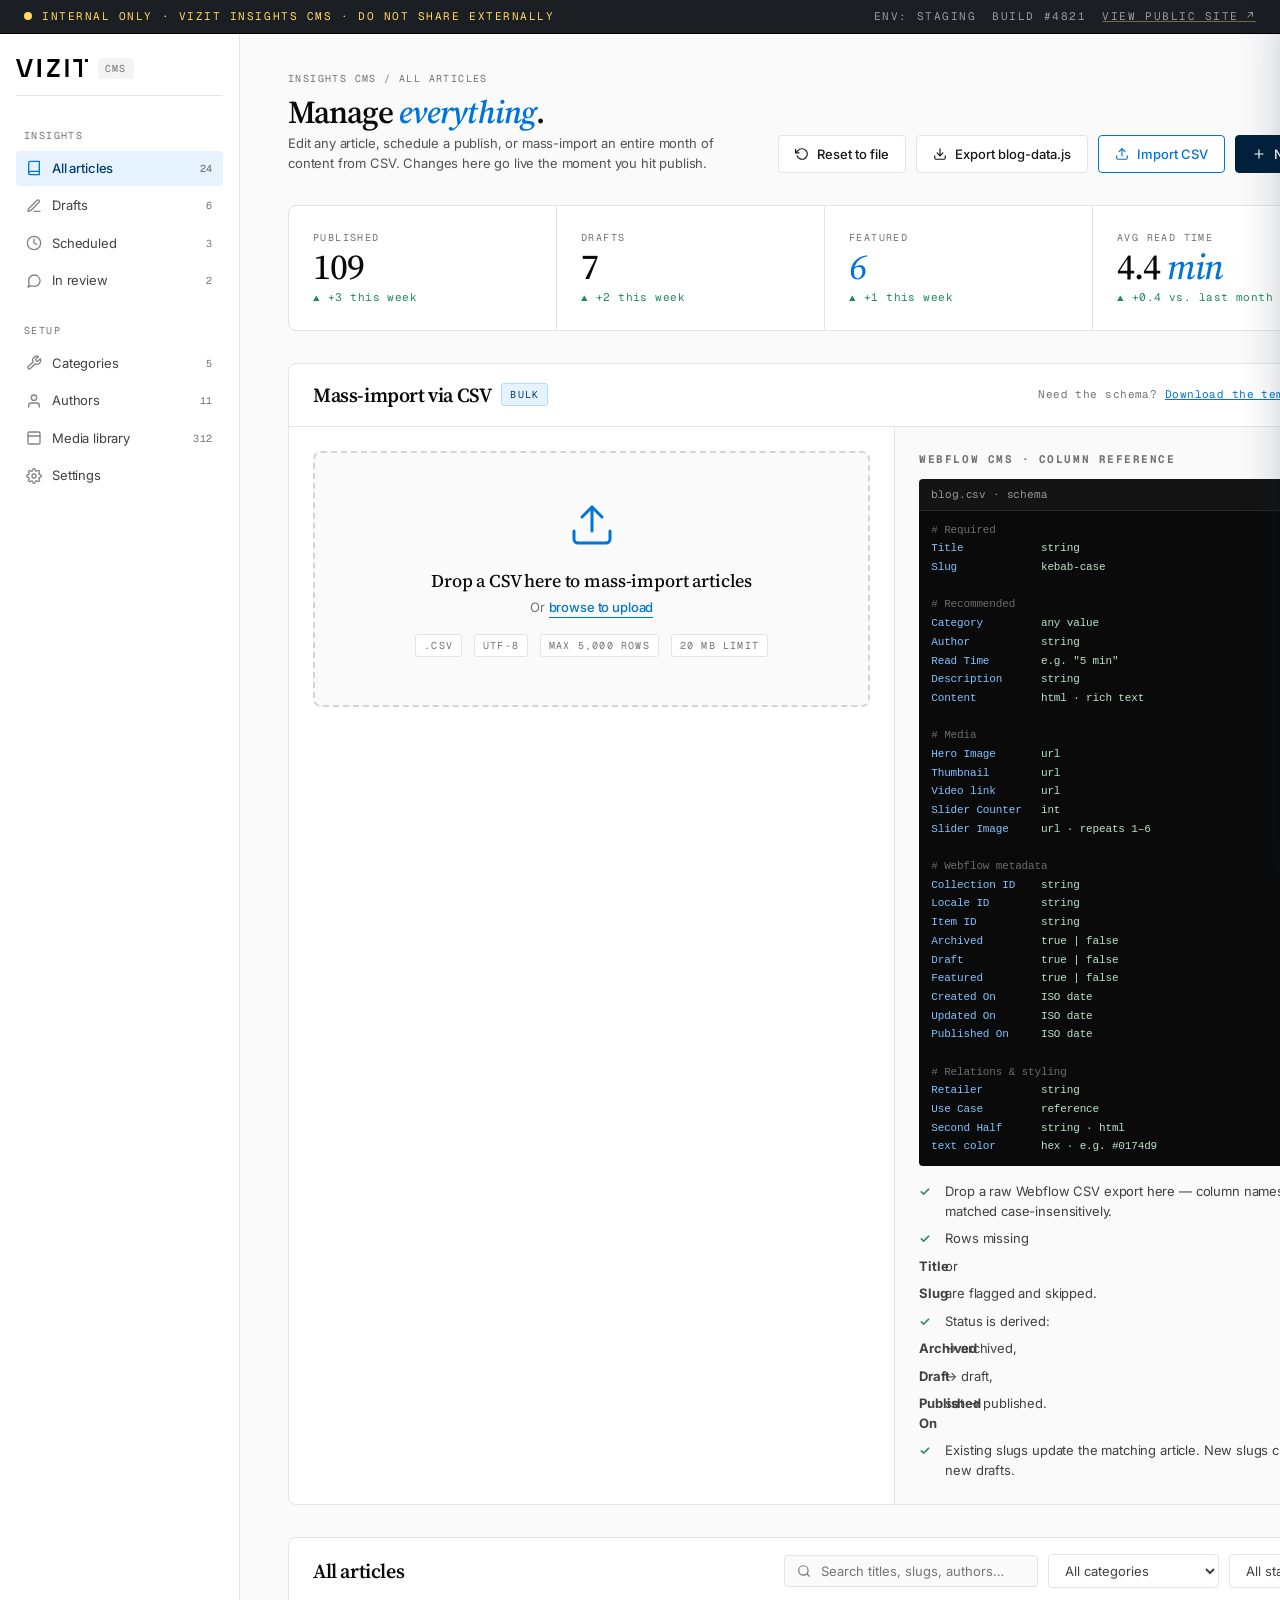
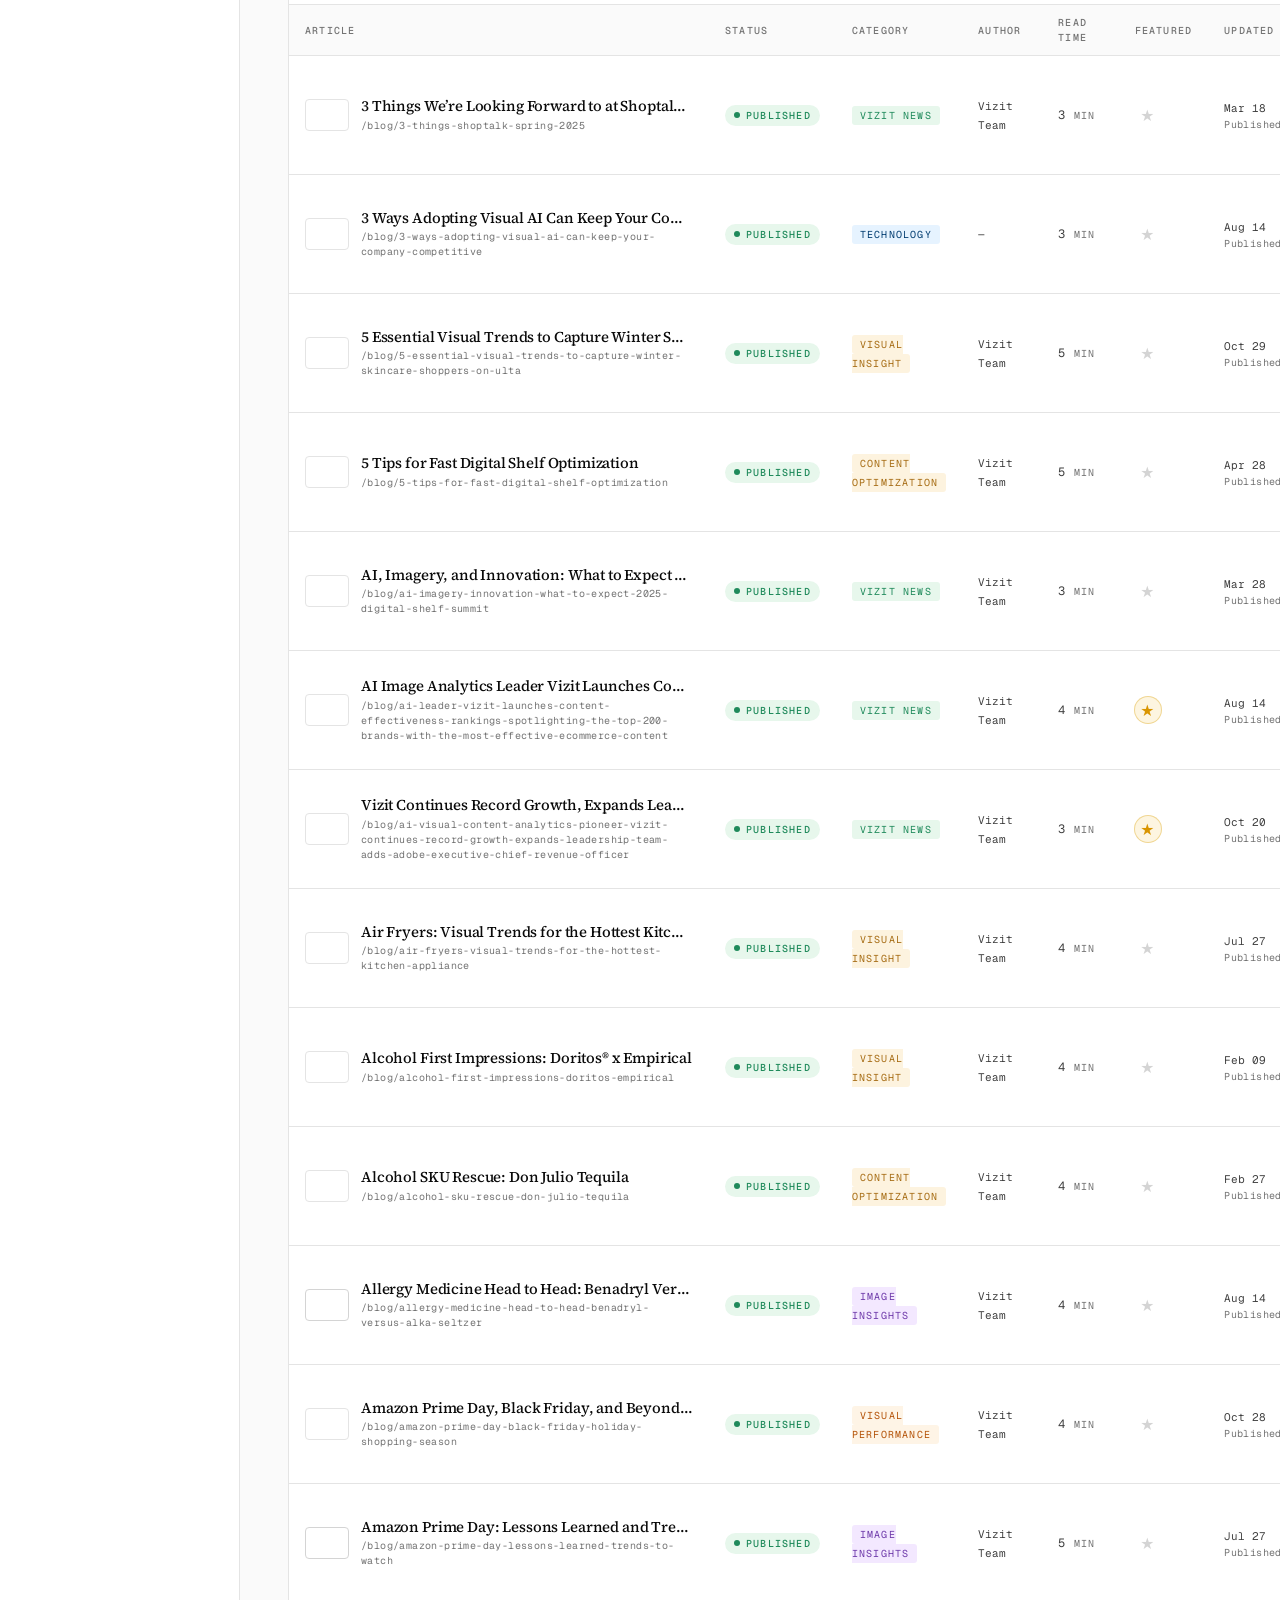
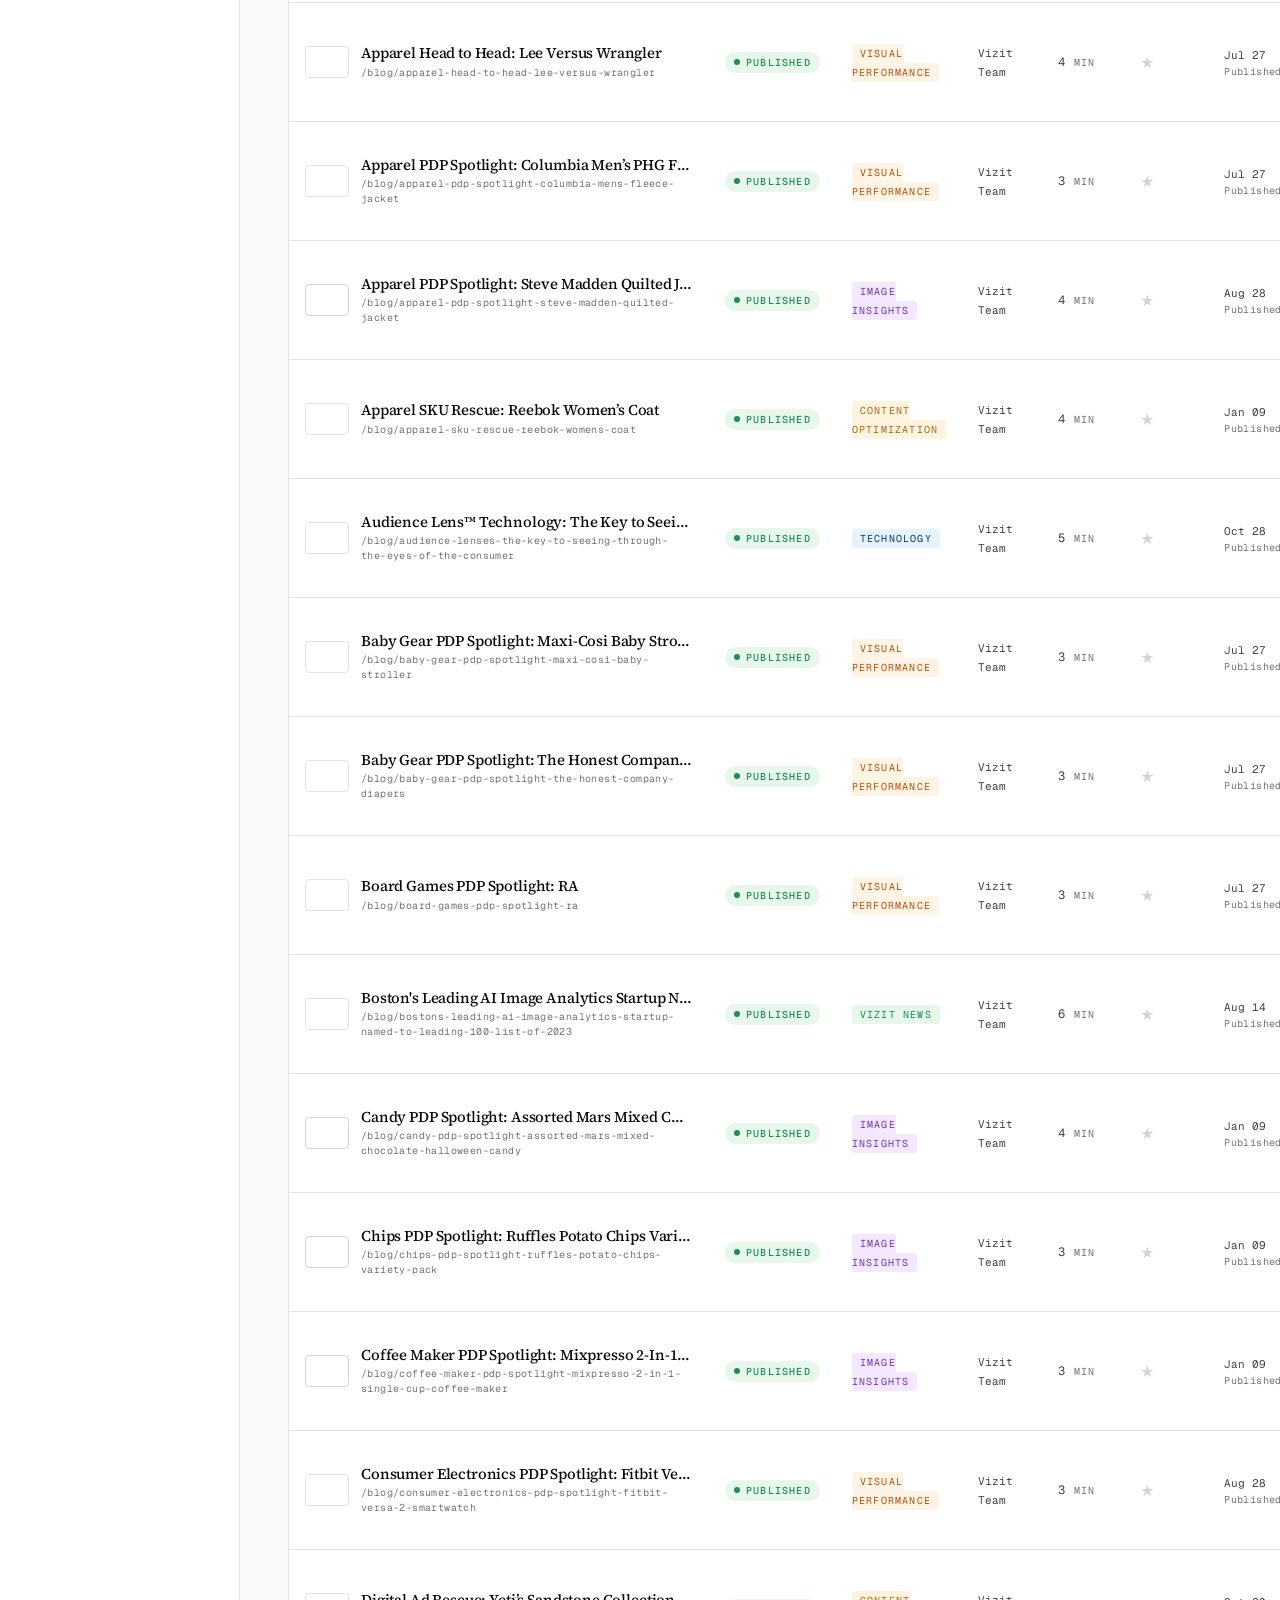
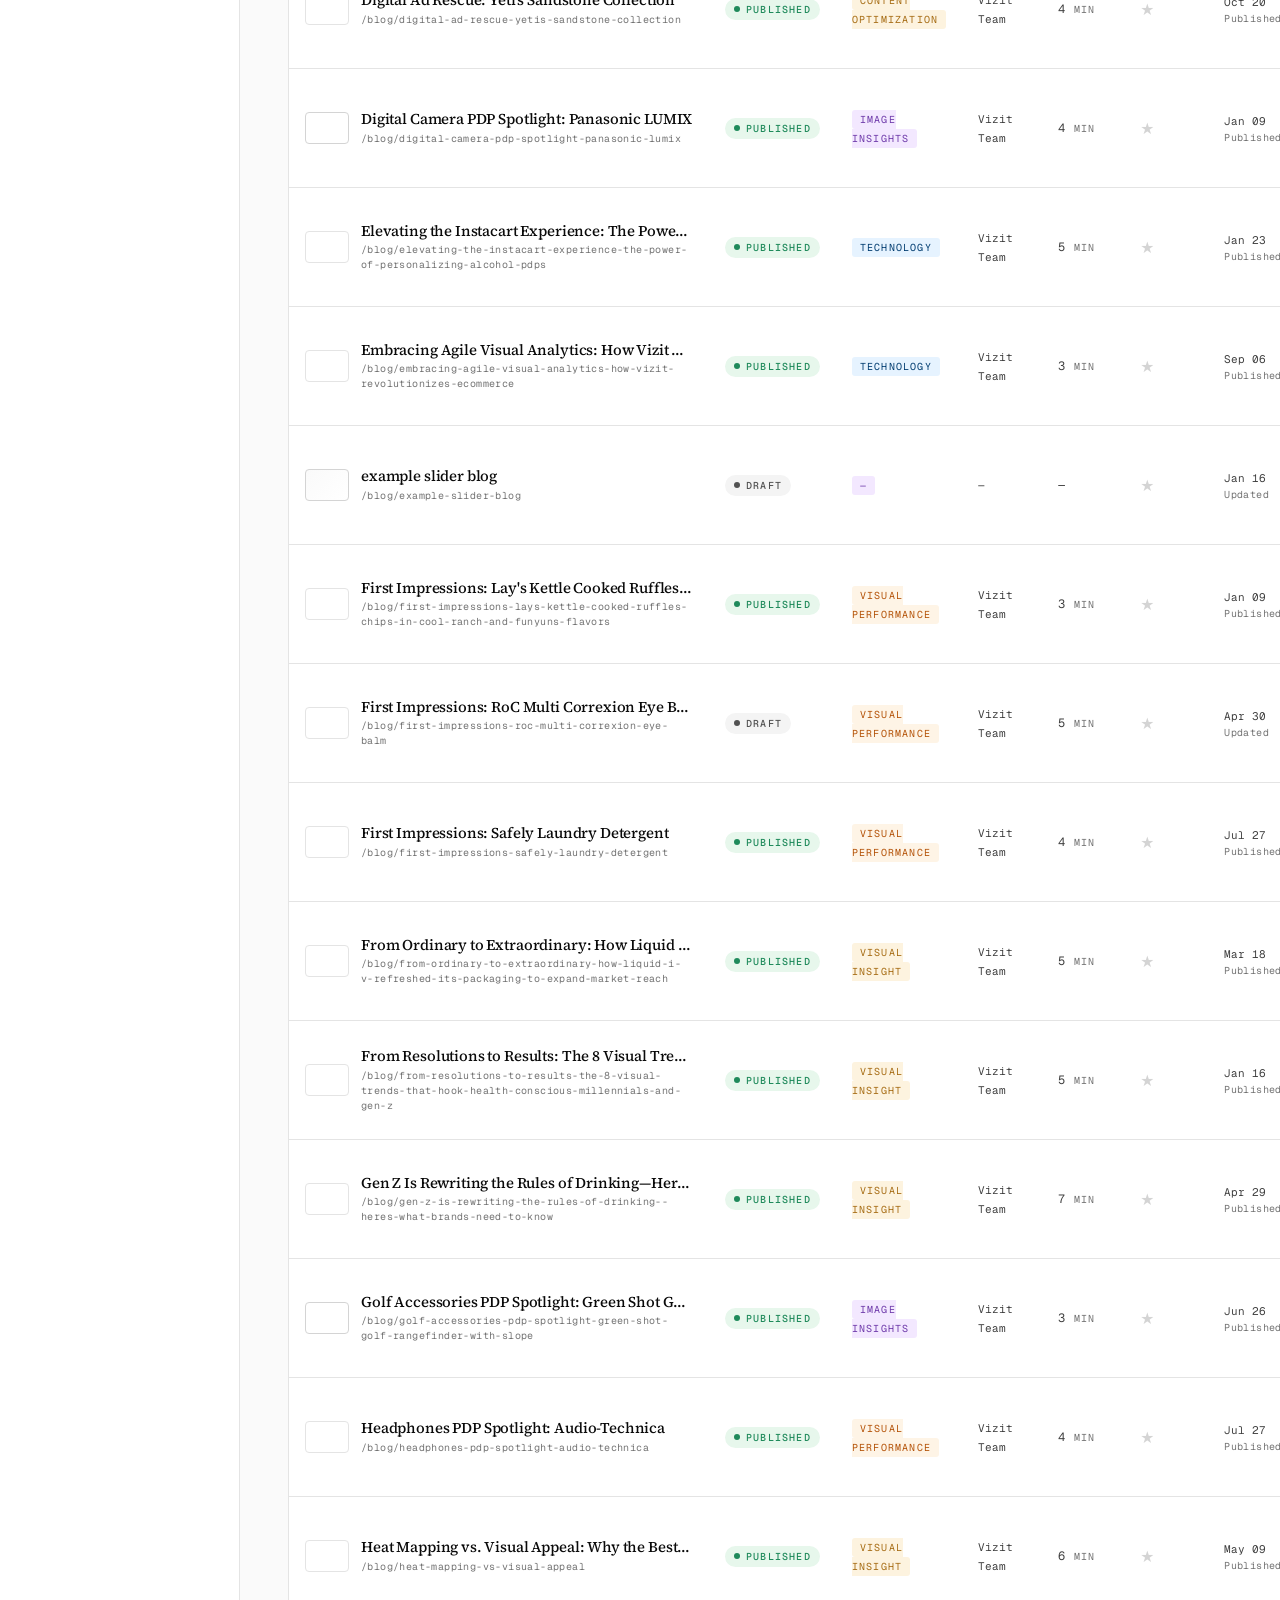
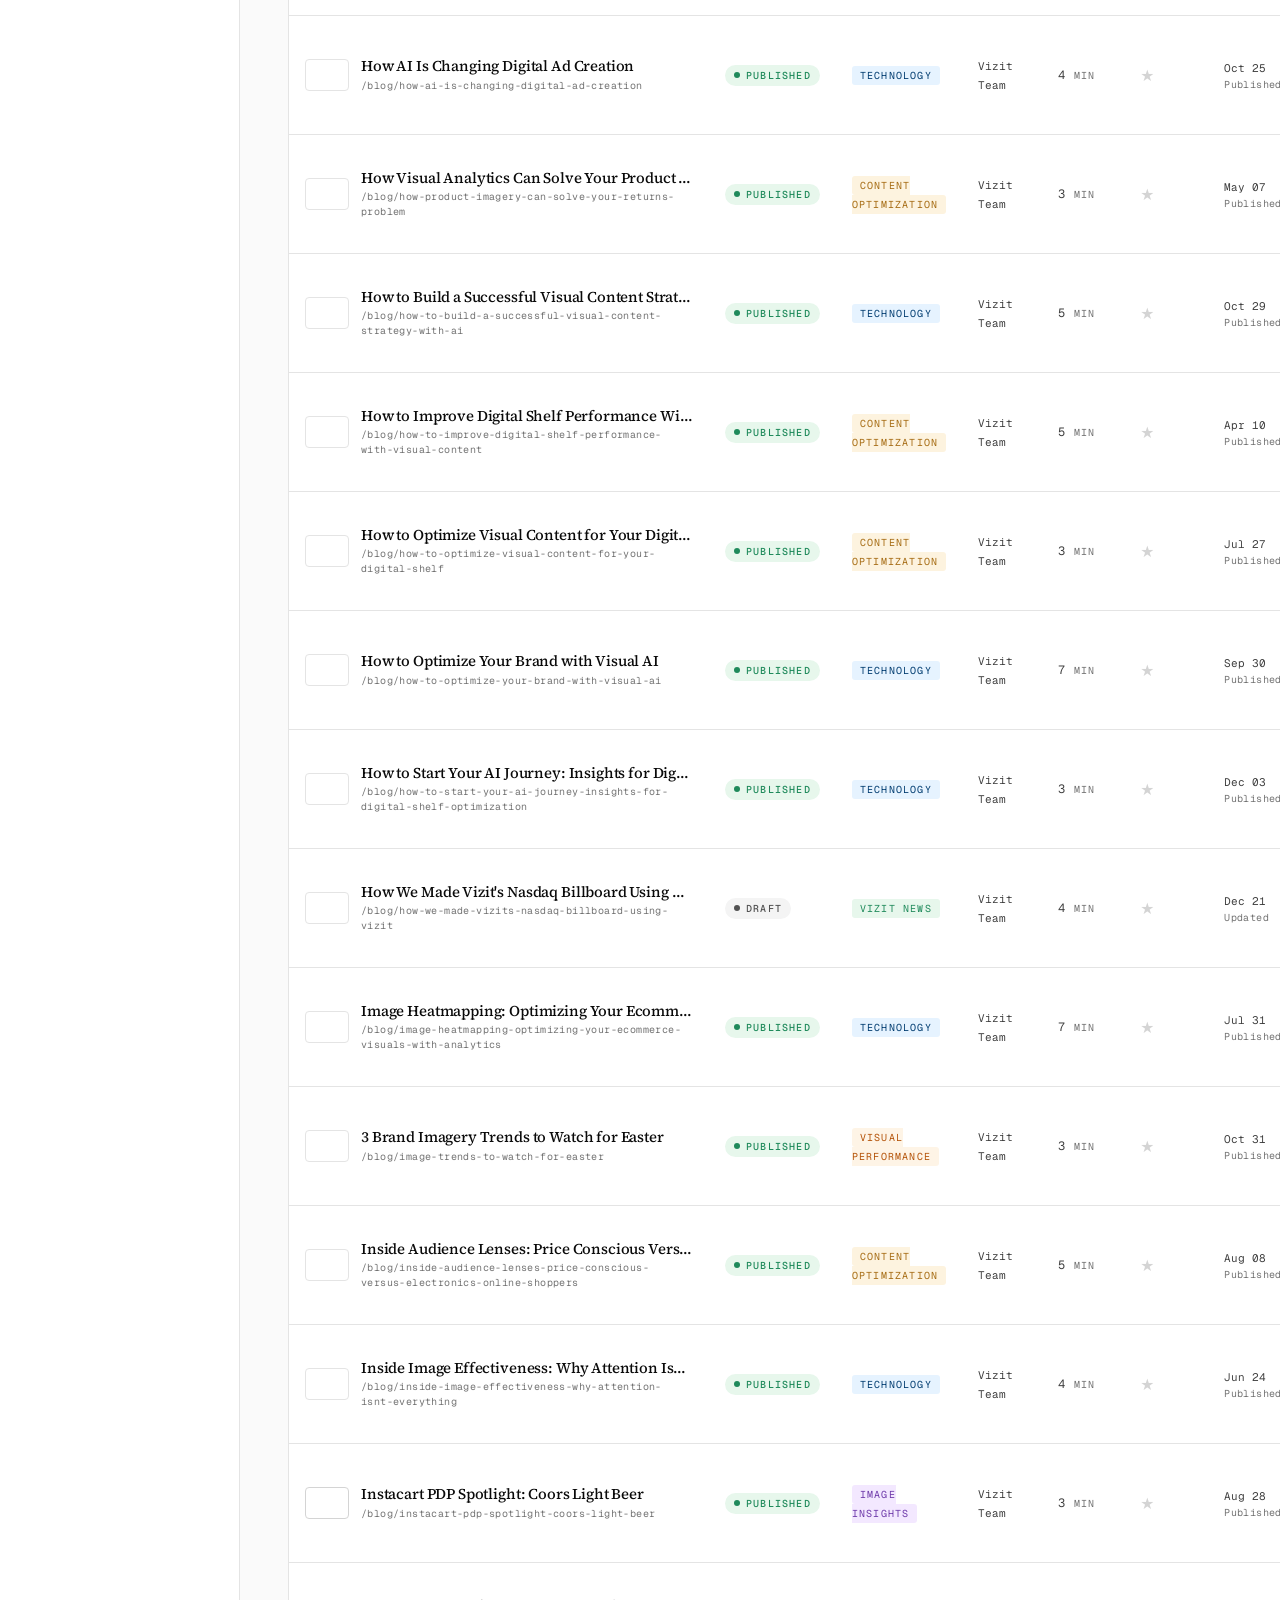
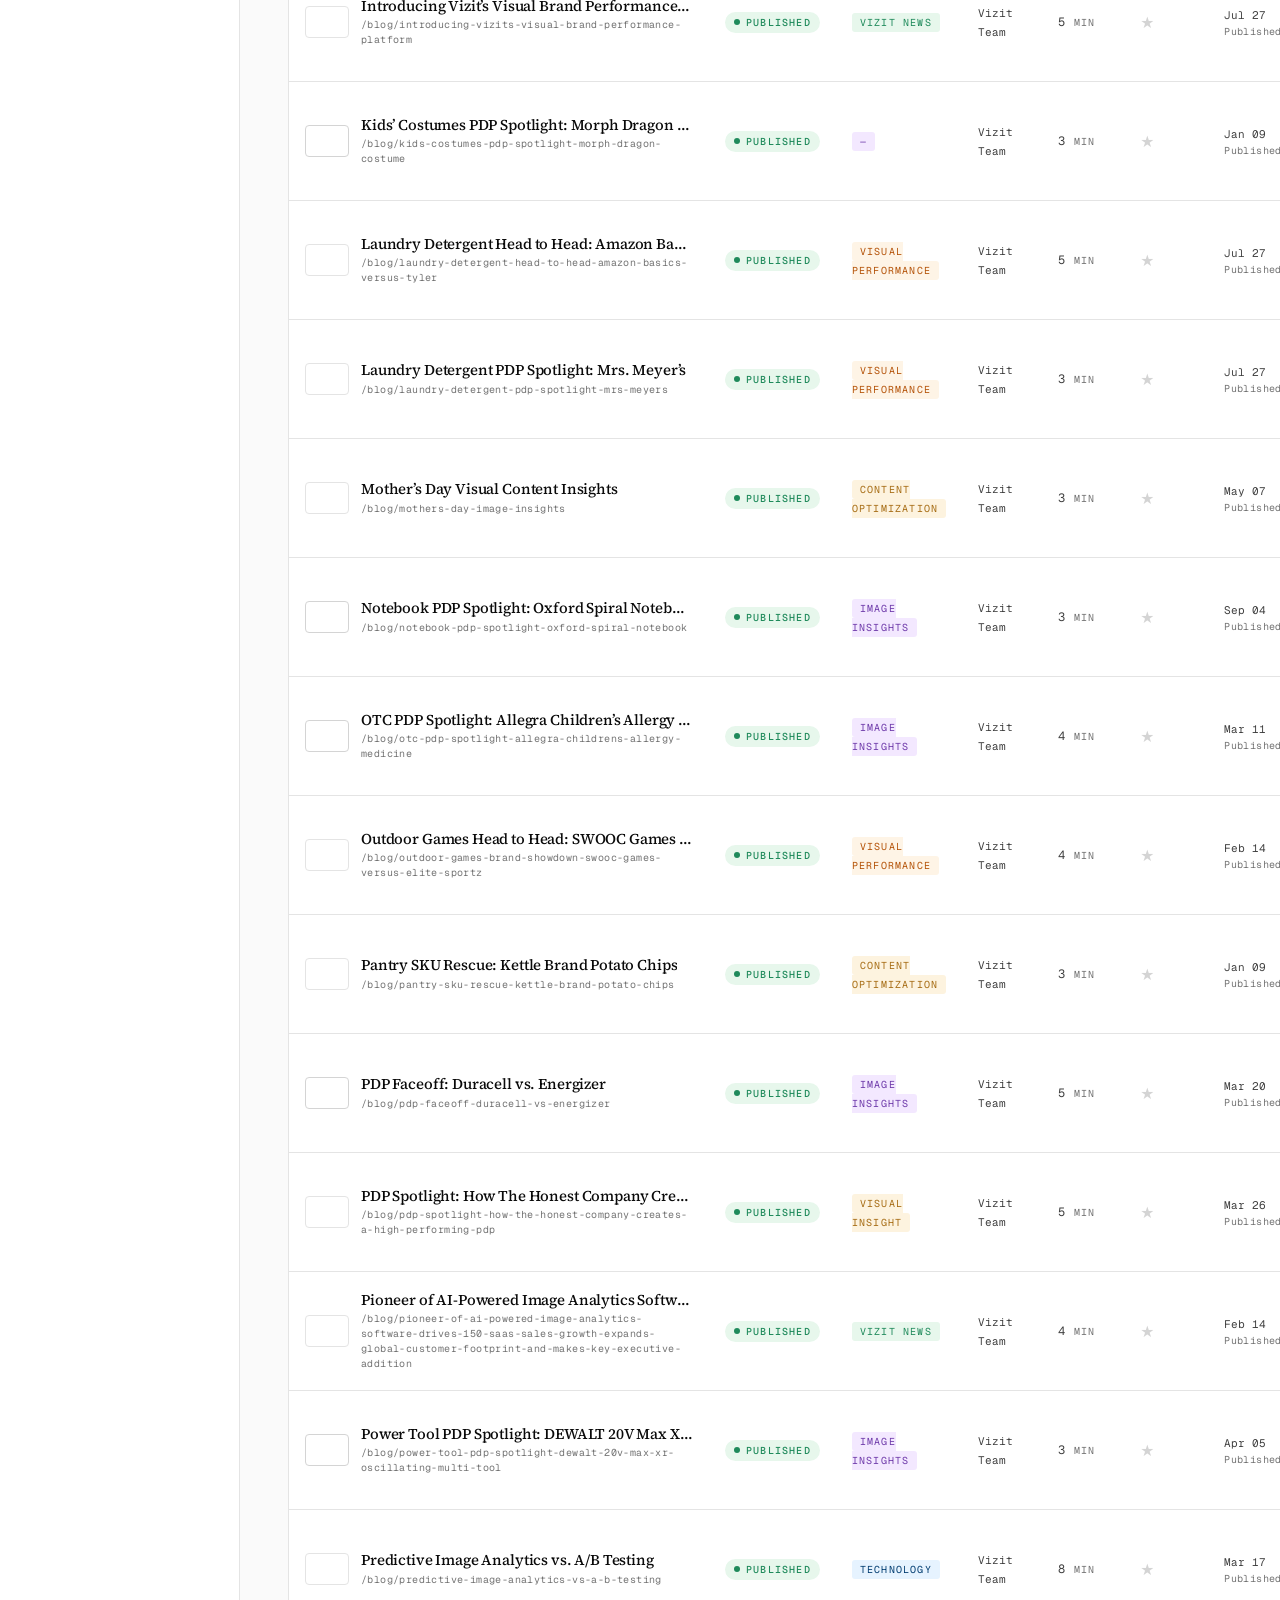
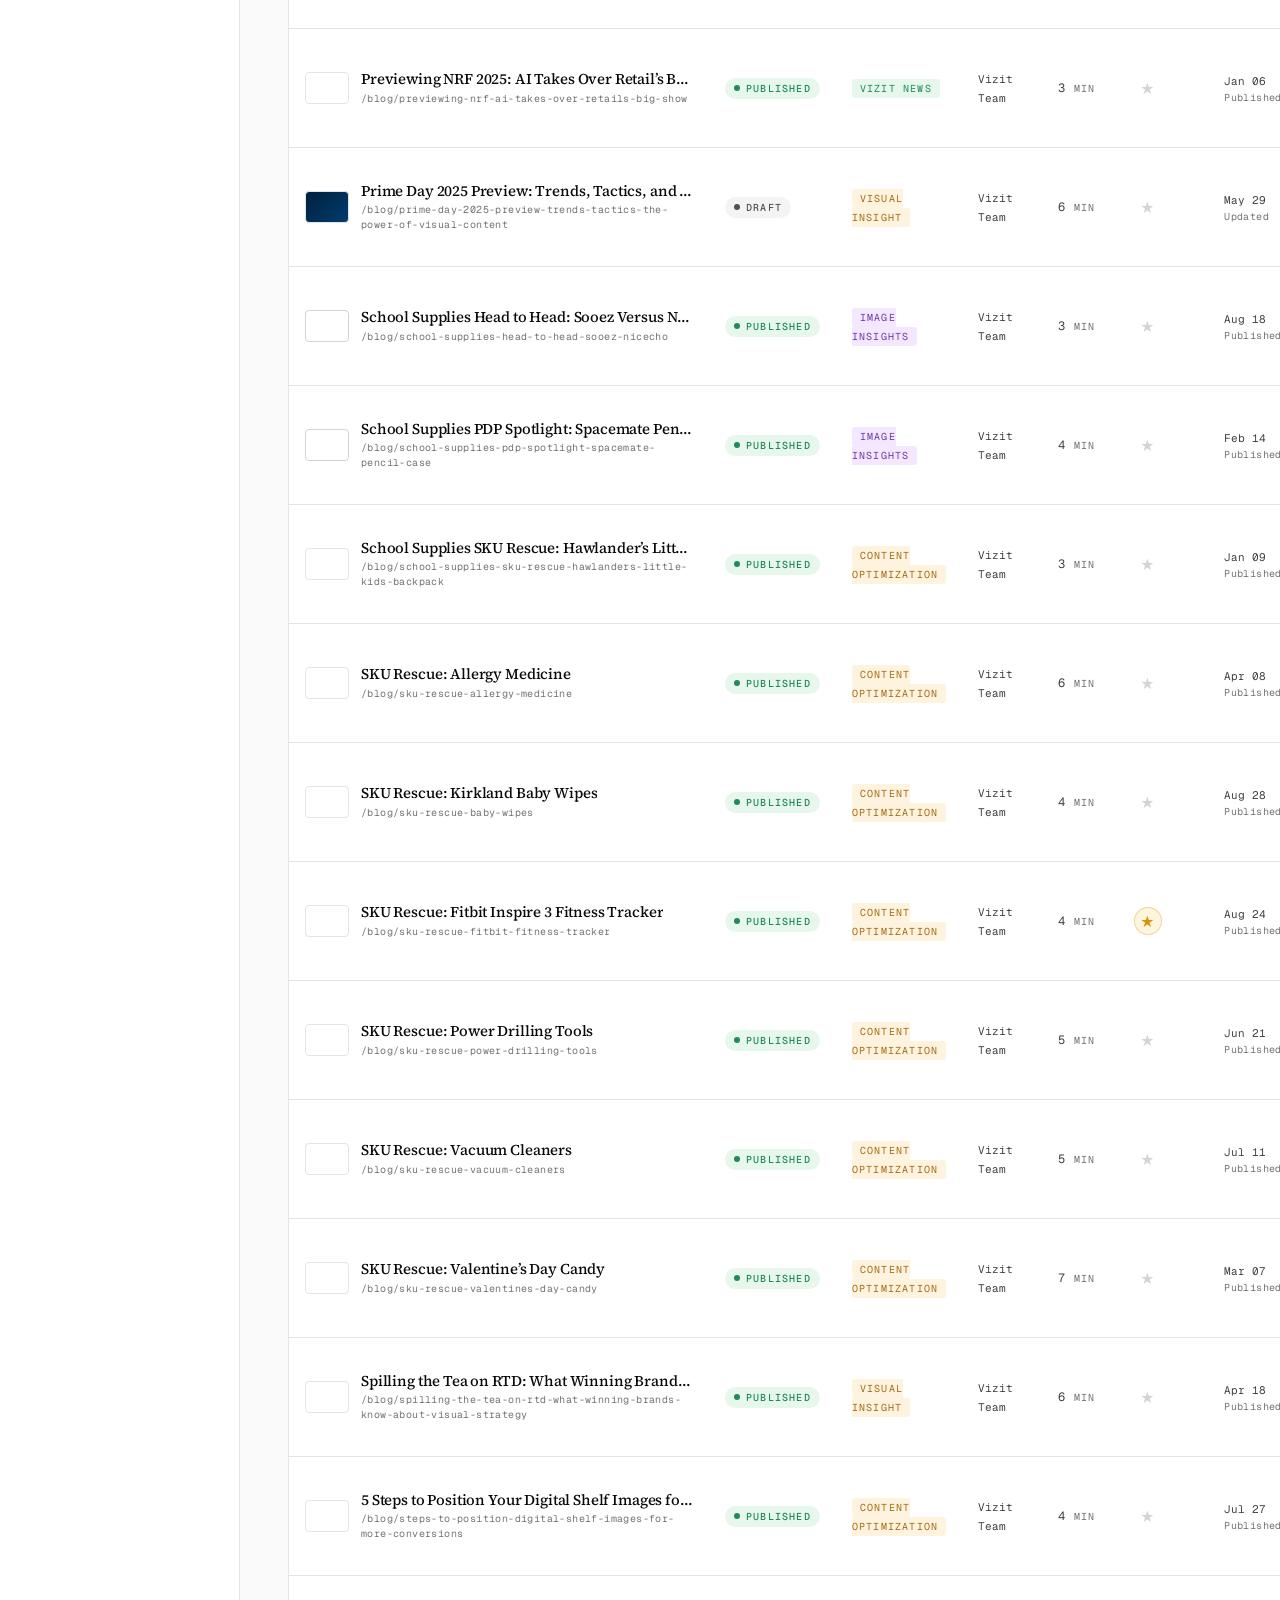
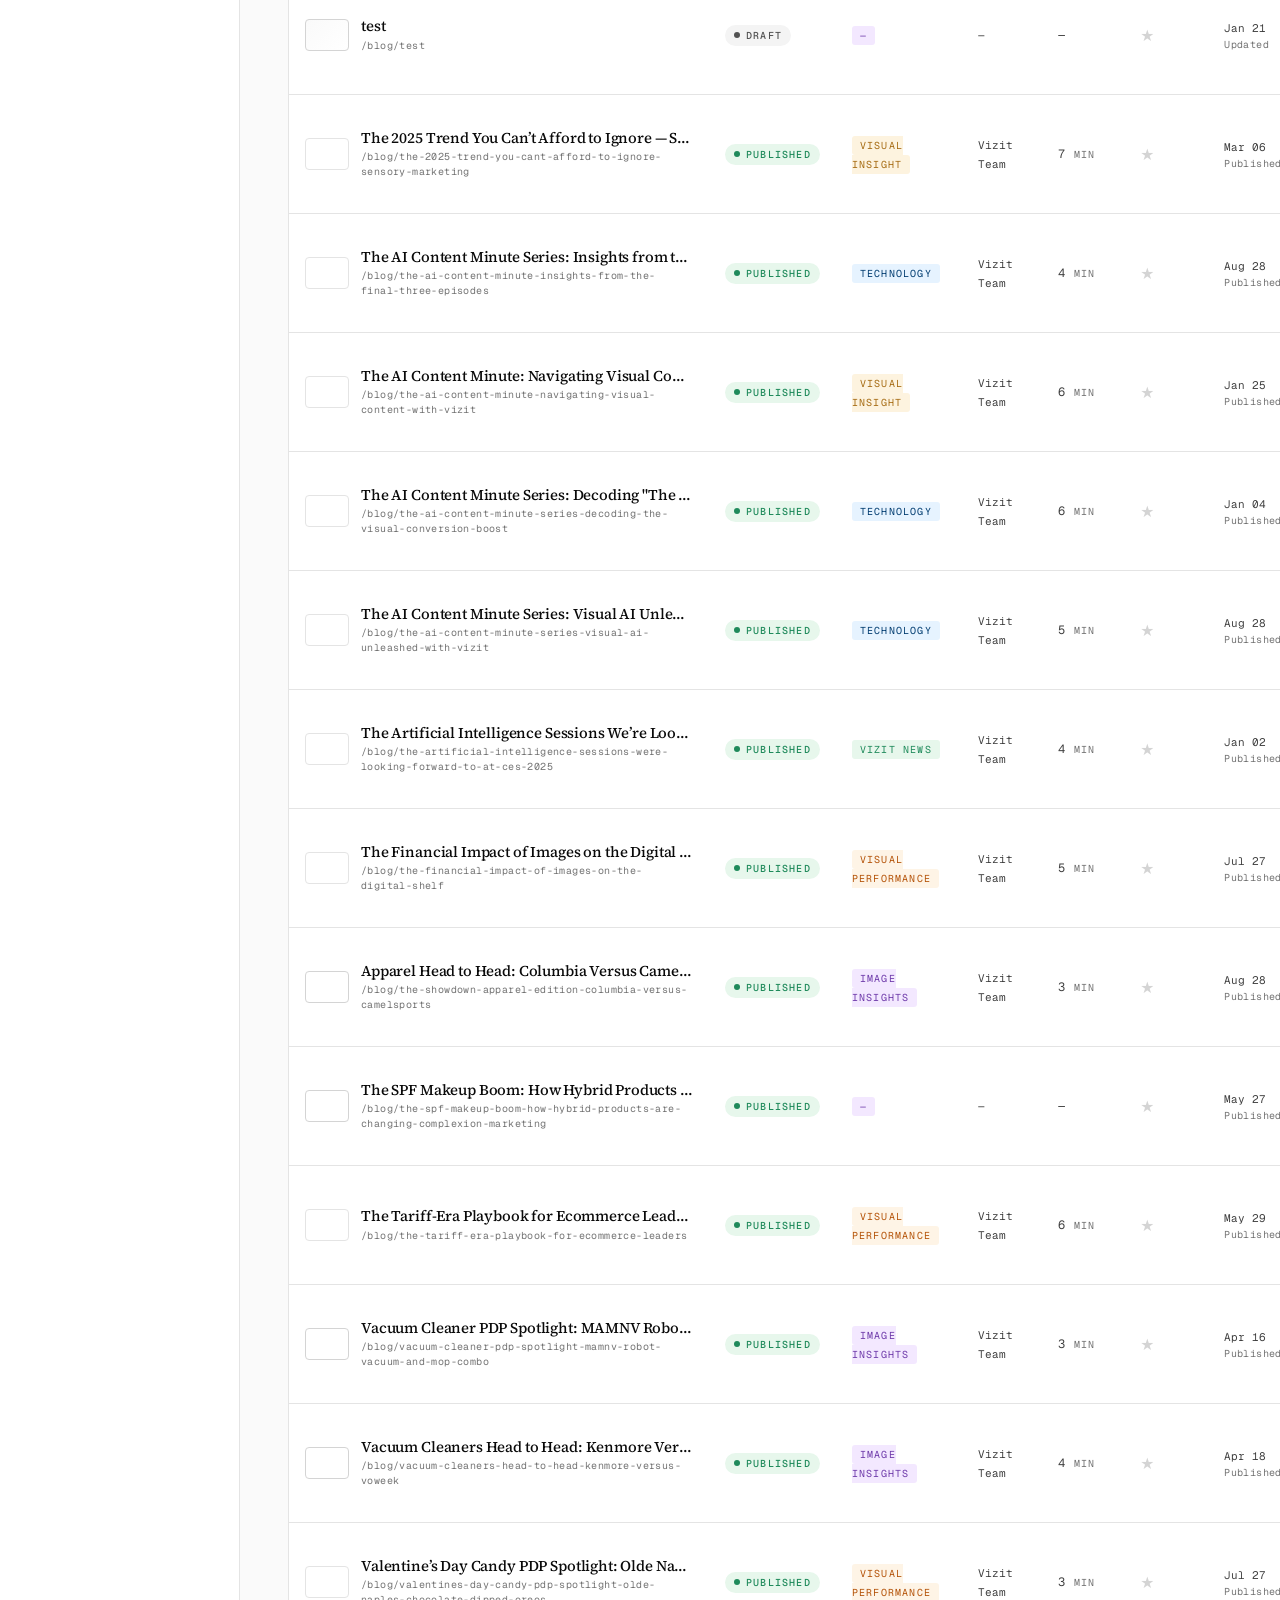
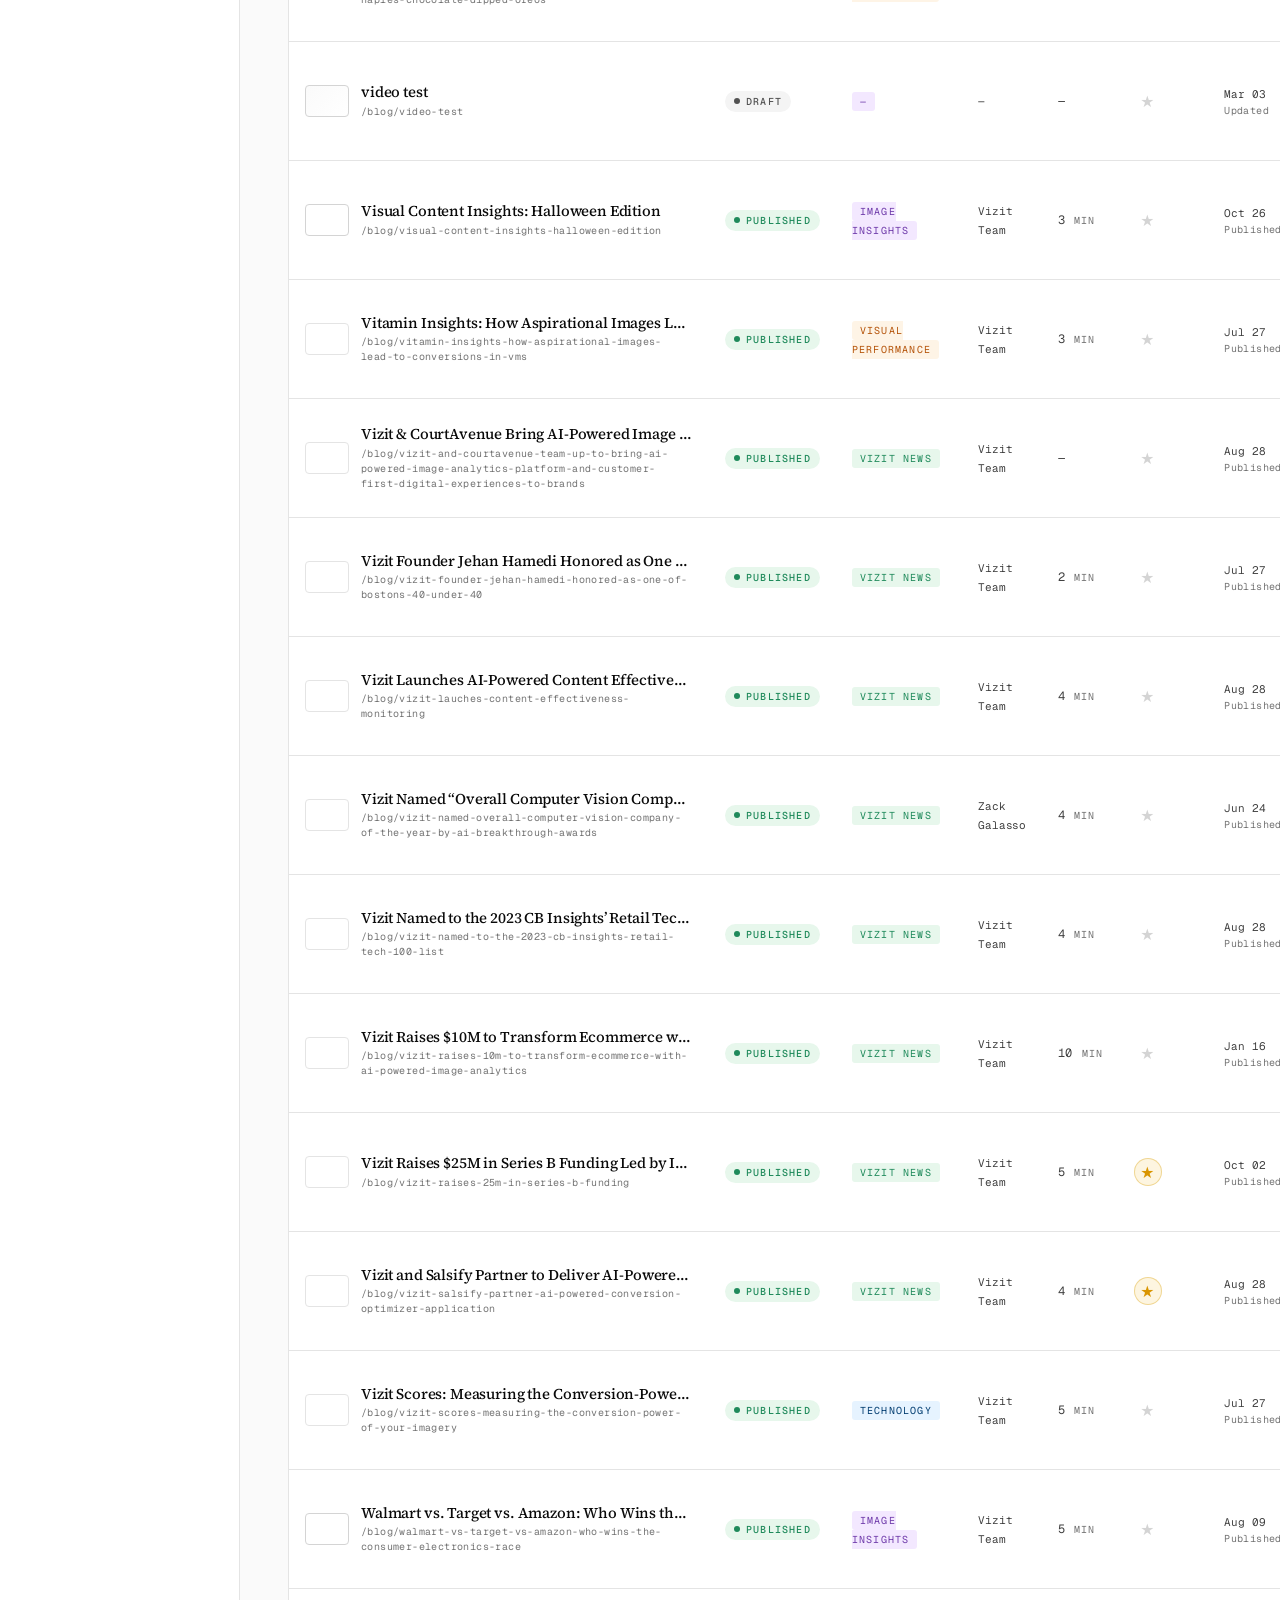
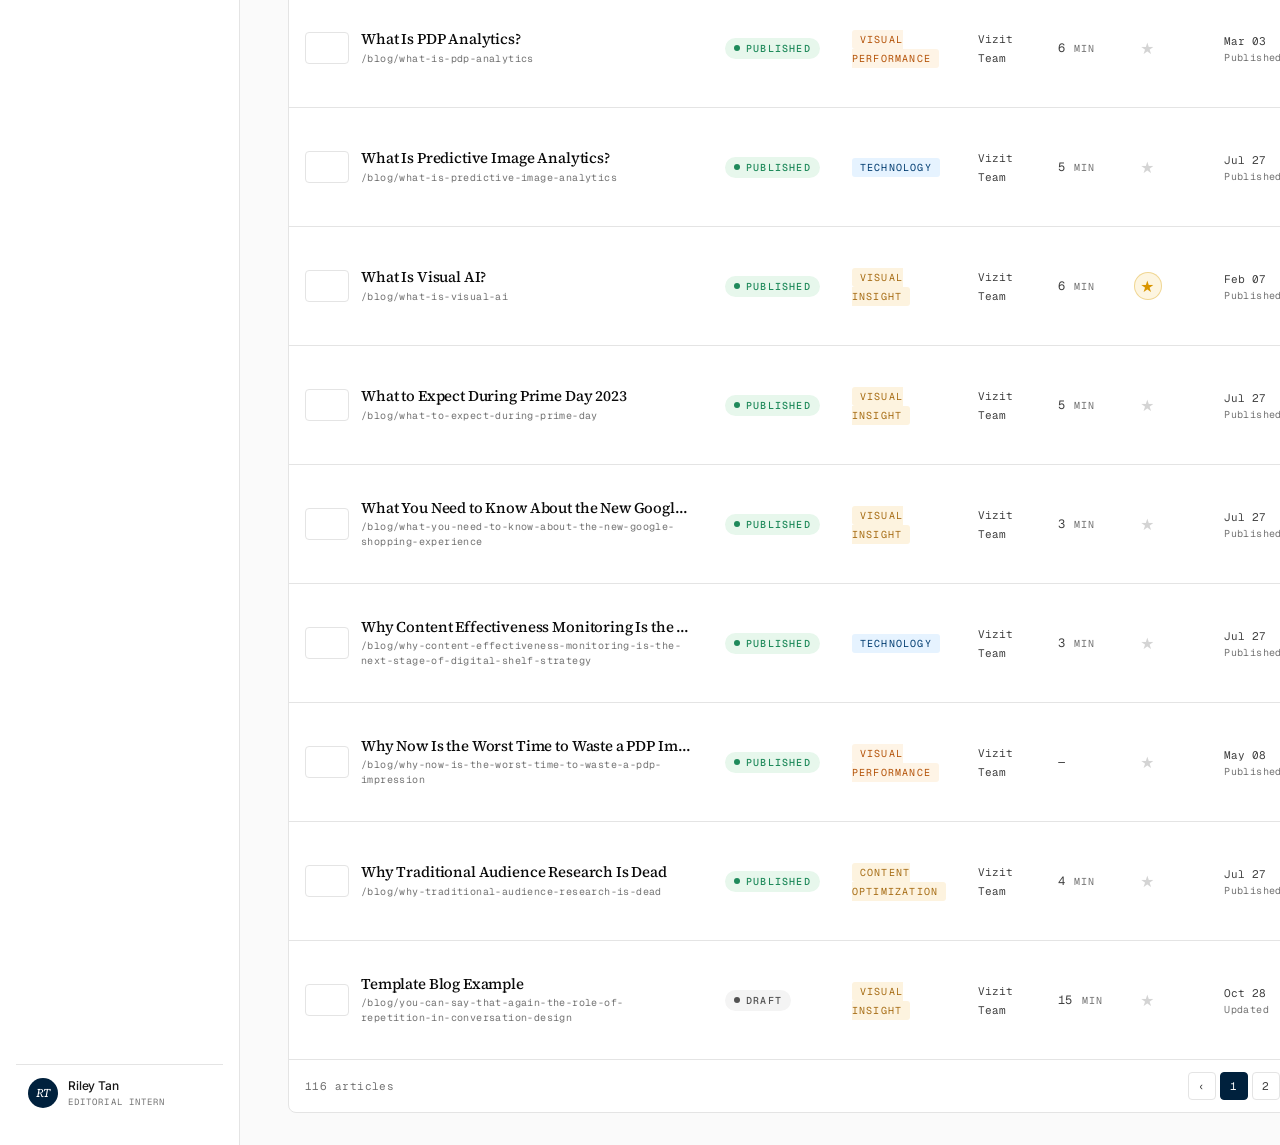
==== commit a61901b0: "PIVOT back to website" ====
--- a/blog-cms.html
+++ b/blog-cms.html
@@ -841,9 +841,13 @@
         <p>Edit any article, schedule a publish, or mass-import an entire month of content from CSV. Changes here go live the moment you hit publish.</p>
       </div>
       <div class="r">
-        <button class="btn">
+        <button class="btn" id="resetFileBtn" title="Discard local edits and reload from blog-data.js">
+          <svg class="ico" viewBox="0 0 24 24" fill="none" stroke="currentColor" stroke-width="2" stroke-linecap="round" stroke-linejoin="round"><polyline points="1 4 1 10 7 10"/><path d="M3.51 15a9 9 0 1 0 2.13-9.36L1 10"/></svg>
+          Reset to file
+        </button>
+        <button class="btn" id="exportJsBtn" title="Download current state as blog-data.js">
           <svg class="ico" viewBox="0 0 24 24" fill="none" stroke="currentColor" stroke-width="2" stroke-linecap="round" stroke-linejoin="round"><path d="M21 15v4a2 2 0 0 1-2 2H5a2 2 0 0 1-2-2v-4"/><polyline points="7 10 12 15 17 10"/><line x1="12" y1="15" x2="12" y2="3"/></svg>
-          Export CSV
+          Export blog-data.js
         </button>
         <button class="btn btn-accent" id="csvBtn">
           <svg class="ico" viewBox="0 0 24 24" fill="none" stroke="currentColor" stroke-width="2" stroke-linecap="round" stroke-linejoin="round"><path d="M21 15v4a2 2 0 0 1-2 2H5a2 2 0 0 1-2-2v-4"/><polyline points="17 8 12 3 7 8"/><line x1="12" y1="3" x2="12" y2="15"/></svg>
@@ -2240,6 +2244,76 @@
       fSlug.value = v;
     });
 
+    // ─────────────────────────────────────────────
+    // Reset to file — discard localStorage, reload SEED
+    // ─────────────────────────────────────────────
+    var resetFileBtn = document.getElementById('resetFileBtn');
+    if (resetFileBtn) {
+      resetFileBtn.addEventListener('click', function () {
+        var n = window.VizitBlog.list().length;
+        if (!confirm('Discard local edits and reload from blog-data.js?\n\n'
+                   + 'This will replace the current ' + n + ' article(s) in your browser with whatever is in the file. '
+                   + 'Anyone else who has been editing in their own browser is unaffected.')) return;
+        window.VizitBlog.reset();
+        showToast('Reloaded from blog-data.js');
+      });
+    }
+
+    // ─────────────────────────────────────────────
+    // Export blog-data.js — regenerate file with current SEED
+    // ─────────────────────────────────────────────
+    var exportJsBtn = document.getElementById('exportJsBtn');
+    if (exportJsBtn) {
+      exportJsBtn.addEventListener('click', function () {
+        var articles = window.VizitBlog.list();
+        // Strip transient/empty defaults so the file stays clean
+        var clean = articles.map(function (a) {
+          var o = {};
+          ['title','slug','category','author','authorRole','readTime','description',
+           'featured','hidden','draft','archived',
+           'publishedOn','updatedOn','heroImage','thumbnail','videoLink',
+           'tags','retailer','useCase','sliderImages','sections'].forEach(function (k) {
+            if (a[k] !== undefined && a[k] !== null && a[k] !== '') o[k] = a[k];
+            else if (typeof a[k] === 'boolean') o[k] = a[k];
+          });
+          return o;
+        });
+
+        // Indent JSON output by 2 spaces so it nests cleanly inside the IIFE
+        var json = JSON.stringify(clean, null, 2)
+          .split('\n')
+          .map(function (line, i) { return i === 0 ? line : '  ' + line; })
+          .join('\n');
+        var newSeed = '  var SEED = ' + json + ';';
+
+        fetch('blog-data.js')
+          .then(function (r) {
+            if (!r.ok) throw new Error('HTTP ' + r.status);
+            return r.text();
+          })
+          .then(function (text) {
+            // Replace the existing `var SEED = [ ... ];` block
+            var re = /^\s*var SEED = \[[\s\S]*?\n\s*\];/m;
+            if (!re.test(text)) throw new Error('Could not locate SEED block in blog-data.js');
+            var out = text.replace(re, newSeed);
+            var blob = new Blob([out], { type: 'application/javascript' });
+            var url  = URL.createObjectURL(blob);
+            var a    = document.createElement('a');
+            a.href = url;
+            a.download = 'blog-data.js';
+            document.body.appendChild(a);
+            a.click();
+            document.body.removeChild(a);
+            setTimeout(function () { URL.revokeObjectURL(url); }, 1000);
+            showToast('Downloaded blog-data.js · ' + clean.length + ' articles');
+          })
+          .catch(function (err) {
+            console.error(err);
+            showToast('Export failed: ' + err.message, 'error');
+          });
+      });
+    }
+
     // Initial render + listen for any change (own + cross-tab)
     renderTable();
     window.VizitBlog.onChange(renderTable);
